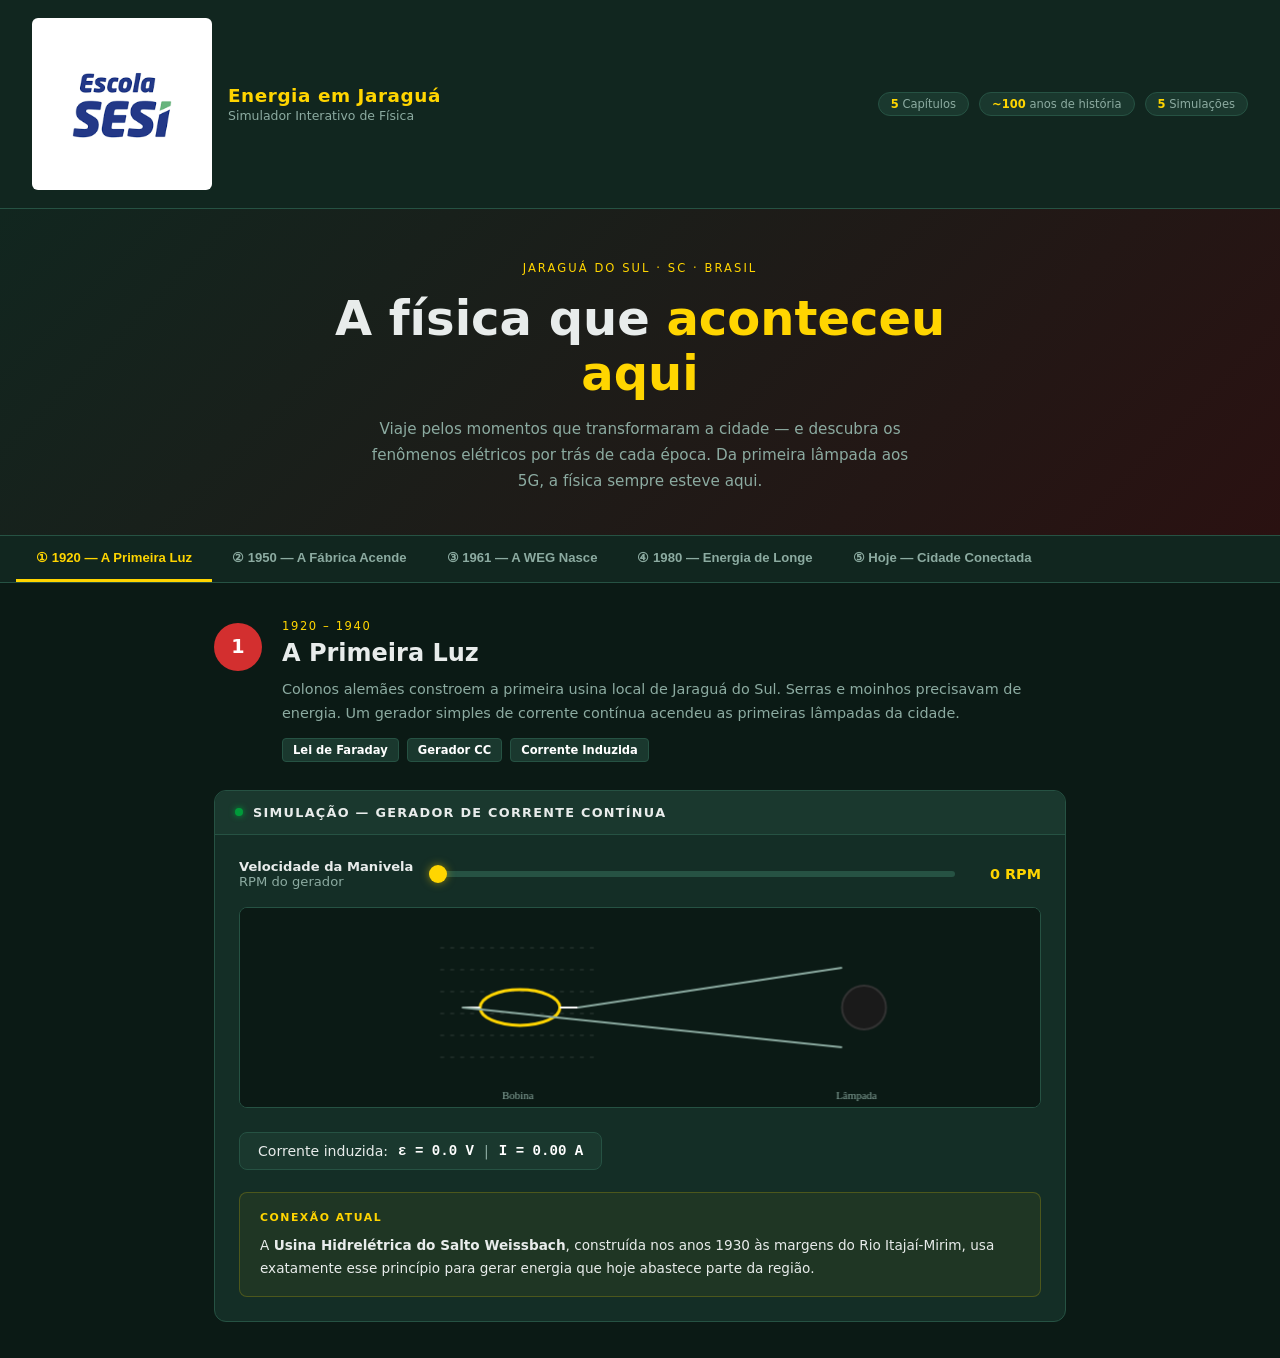
==== simulador.html @ 1a4d52e3 "oi" ====
<!DOCTYPE html>
<html lang="pt-BR">
<head>
<meta charset="UTF-8">
<meta name="viewport" content="width=device-width, initial-scale=1.0">
<title>Energia em Jaraguá — Simulador Interativo</title>
<style>
  :root {
    /* Cores baseadas na bandeira de Jaraguá do Sul (Verde, Vermelho, Branco e Amarelo) */
    --bg: #0b1a15;        /* Verde muito escuro para o fundo principal */
    --bg2: #11261f;       /* Verde escuro para o cabeçalho/nav */
    --bg3: #1a382e;       /* Verde intermediário para cards/pílulas */
    --border: #265243;    /* Bordas esverdeadas */
    --accent: #ffd500;    /* Amarelo do brasão para destaque */
    --accent2: #ffffff;   /* Branco da cruz da bandeira */
    --green: #009B3A;     /* Verde original da bandeira */
    --red: #d32f2f;       /* Vermelho original da bandeira */
    --text: #e8eceb;      /* Texto claro quase branco */
    --muted: #8caba1;     /* Texto secundário (verde acinzentado) */
    --card: #142e26;      /* Fundo dos painéis de simulação */
  }
  * { box-sizing: border-box; margin: 0; padding: 0; }
  body {
    background: var(--bg);
    color: var(--text);
    font-family: 'Segoe UI', system-ui, sans-serif;
    min-height: 100vh;
  }

  /* ── HEADER ── */
  header {
    background: var(--bg2);
    border-bottom: 1px solid var(--border);
    padding: 18px 32px;
    display: flex;
    align-items: center;
    justify-content: space-between;
    gap: 20px;
    position: sticky;
    top: 0;
    z-index: 100;
  }
  .header-left { display: flex; align-items: center; gap: 16px; }
  .sesi-logo {
    height: 48px;
    border-radius: 6px;
    background: #fff;
    padding: 4px 8px;
    object-fit: contain;
    width: 180px;  
    height: auto;
  }
  .header-title h1 {
    font-size: 1.15rem;
    font-weight: 700;
    color: var(--accent);
    letter-spacing: 0.03em;
  }
  .header-title p {
    font-size: 0.78rem;
    color: var(--muted);
    margin-top: 2px;
  }
  .header-badges {
    display: flex; gap: 10px; flex-wrap: wrap;
  }
  .badge {
    background: var(--bg3);
    border: 1px solid var(--border);
    border-radius: 20px;
    padding: 4px 12px;
    font-size: 0.72rem;
    color: var(--muted);
  }
  .badge span { color: var(--accent); font-weight: 700; }

  /* ── HERO ── */
  .hero {
    padding: 52px 32px 40px;
    text-align: center;
    /* Gradiente sutil misturando o verde e o vermelho da bandeira */
    background: linear-gradient(135deg, var(--bg2) 0%, #2a1111 100%);
    border-bottom: 1px solid var(--border);
  }
  .hero-eyebrow {
    font-size: 0.72rem;
    letter-spacing: 0.18em;
    text-transform: uppercase;
    color: var(--accent);
    margin-bottom: 16px;
  }
  .hero h2 {
    font-size: clamp(1.8rem, 4vw, 3rem);
    font-weight: 800;
    line-height: 1.15;
    max-width: 700px;
    margin: 0 auto 16px;
  }
  .hero h2 em { color: var(--accent); font-style: normal; }
  .hero p {
    color: var(--muted);
    max-width: 560px;
    margin: 0 auto;
    line-height: 1.7;
    font-size: 0.95rem;
  }

  /* ── TIMELINE NAV ── */
  .timeline-nav {
    display: flex;
    gap: 0;
    overflow-x: auto;
    border-bottom: 1px solid var(--border);
    background: var(--bg2);
    padding: 0 16px;
    scrollbar-width: none;
  }
  .timeline-nav::-webkit-scrollbar { display: none; }
  .tnav-btn {
    flex: 0 0 auto;
    padding: 14px 20px;
    background: none;
    border: none;
    border-bottom: 3px solid transparent;
    color: var(--muted);
    cursor: pointer;
    font-size: 0.82rem;
    font-weight: 600;
    white-space: nowrap;
    transition: color .2s, border-color .2s;
  }
  .tnav-btn:hover { color: var(--text); }
  .tnav-btn.active { color: var(--accent); border-bottom-color: var(--accent); }

  /* ── CHAPTERS ── */
  .chapter {
    display: none;
    padding: 36px 24px;
    max-width: 900px;
    margin: 0 auto;
  }
  .chapter.active { display: block; }

  .chapter-header {
    display: flex;
    gap: 20px;
    align-items: flex-start;
    margin-bottom: 28px;
  }
  .chapter-num {
    width: 48px; height: 48px;
    border-radius: 50%;
    background: var(--red); /* Vermelho da bandeira */
    color: #fff;
    font-size: 1.2rem;
    font-weight: 800;
    display: flex; align-items: center; justify-content: center;
    flex-shrink: 0;
    margin-top: 4px;
  }
  .chapter-meta { flex: 1; }
  .chapter-era {
    font-size: 0.72rem;
    letter-spacing: 0.14em;
    text-transform: uppercase;
    color: var(--accent);
    margin-bottom: 6px;
  }
  .chapter-meta h3 { font-size: 1.5rem; font-weight: 800; margin-bottom: 10px; }
  .chapter-meta p { color: var(--muted); line-height: 1.7; font-size: 0.9rem; }

  .chapter-tags { display: flex; gap: 8px; flex-wrap: wrap; margin-top: 12px; }
  .tag {
    padding: 4px 10px; border-radius: 4px;
    font-size: 0.72rem; font-weight: 600;
    background: var(--bg3); border: 1px solid var(--border);
    color: var(--accent2);
  }

  /* ── SIM CARD ── */
  .sim-card {
    background: var(--card);
    border: 1px solid var(--border);
    border-radius: 12px;
    overflow: hidden;
  }
  .sim-header {
    padding: 14px 20px;
    background: var(--bg3);
    border-bottom: 1px solid var(--border);
    display: flex; align-items: center; gap: 10px;
    font-size: 0.8rem; font-weight: 600;
    color: var(--text); text-transform: uppercase; letter-spacing: 0.1em;
  }
  .sim-dot {
    width: 8px; height: 8px; border-radius: 50%;
    background: var(--green);
    box-shadow: 0 0 6px var(--green);
  }
  .sim-body { padding: 24px; }

  /* ── CONTROLS ── */
  .control-row {
    display: flex; align-items: center; gap: 16px; margin-bottom: 18px;
    flex-wrap: wrap;
  }
  .control-label {
    font-size: 0.82rem; color: var(--muted); min-width: 140px;
  }
  .control-label strong { color: var(--text); display: block; }
  input[type=range] {
    flex: 1; min-width: 120px;
    -webkit-appearance: none;
    height: 6px; border-radius: 3px;
    background: var(--border);
    outline: none;
  }
  input[type=range]::-webkit-slider-thumb {
    -webkit-appearance: none;
    width: 18px; height: 18px; border-radius: 50%;
    background: var(--accent);
    cursor: pointer;
    box-shadow: 0 0 8px rgba(255, 213, 0, 0.5); /* Sombra amarela */
  }
  .val-display {
    min-width: 70px; text-align: right;
    font-size: 0.9rem; font-weight: 700; color: var(--accent);
  }

  /* ── CANVAS ── */
  canvas {
    width: 100%; border-radius: 8px;
    background: var(--bg);
    display: block;
    margin-bottom: 16px;
    border: 1px solid var(--border);
  }

  /* ── FORMULA PILL ── */
  .formula-pill {
    display: inline-flex; align-items: center; gap: 10px;
    background: var(--bg3); border: 1px solid var(--border);
    border-radius: 8px; padding: 10px 18px;
    font-size: 0.88rem; margin-top: 8px;
  }
  .formula-pill .eq { color: var(--accent2); font-weight: 700; font-family: monospace; }

  /* ── CONNECTION BOX ── */
  .connection-box {
    margin-top: 22px;
    padding: 16px 20px;
    background: rgba(255, 213, 0, 0.05); /* Fundo amarelado muito sutil */
    border: 1px solid rgba(255, 213, 0, 0.2);
    border-radius: 8px;
    font-size: 0.85rem; line-height: 1.7; color: var(--text);
  }
  .connection-box .conn-label {
    font-size: 0.68rem; text-transform: uppercase; letter-spacing: 0.14em;
    color: var(--accent); font-weight: 700; margin-bottom: 6px;
  }

  /* ── CHAPTER 1 specific ── */
  #lamp-glow { transition: filter .1s, opacity .1s; }

  /* ── CHAPTER 3 motor ── */
  .motor-readout {
    display: grid; grid-template-columns: repeat(3,1fr); gap: 12px; margin-top: 16px;
  }
  .readout-cell {
    background: var(--bg3); border: 1px solid var(--border);
    border-radius: 8px; padding: 12px;
    text-align: center;
  }
  .readout-cell .rv { font-size: 1.4rem; font-weight: 800; color: var(--accent); }
  .readout-cell .rl { font-size: 0.7rem; color: var(--muted); margin-top: 2px; }

  /* ── CHAPTER 4 comparison ── */
  .compare-grid {
    display: grid; grid-template-columns: 1fr 1fr; gap: 16px; margin-bottom: 16px;
  }
  .compare-card {
    background: var(--bg3); border: 1px solid var(--border);
    border-radius: 10px; padding: 16px; text-align: center;
  }
  .compare-card h4 { font-size: 0.82rem; color: var(--muted); margin-bottom: 8px; }
  .compare-card .big { font-size: 1.6rem; font-weight: 800; }
  .compare-card .big.bad { color: var(--red); }
  .compare-card .big.good { color: var(--green); }
  .compare-card .sub { font-size: 0.75rem; color: var(--muted); margin-top: 4px; }

  /* ── CHAPTER 5 antenna ── */
  #antennaCanvas { cursor: crosshair; }
  .signal-legend {
    display: flex; gap: 16px; flex-wrap: wrap; margin-top: 10px;
  }
  .leg-item { display: flex; align-items: center; gap: 6px; font-size: 0.78rem; color: var(--muted); }
  .leg-dot { width: 12px; height: 12px; border-radius: 50%; }

  @media (max-width: 600px) {
    header { padding: 12px 16px; flex-direction: column; align-items: flex-start; }
    .hero { padding: 36px 16px 28px; }
    .chapter { padding: 24px 14px; }
    .compare-grid { grid-template-columns: 1fr; }
    .motor-readout { grid-template-columns: 1fr 1fr; }
  }
</style>
</head>
<body>

<header>
  <div class="header-left">
    <img class="sesi-logo" src="logo.png" >
    <div class="header-title">
      <h1>Energia em Jaraguá</h1>
      <p>Simulador Interativo de Física</p>
    </div>
  </div>
  <div class="header-badges">
    <div class="badge"><span>5</span> Capítulos</div>
    <div class="badge"><span>~100</span> anos de história</div>
    <div class="badge"><span>5</span> Simulações</div>
  </div>
</header>

<div class="hero">
  <div class="hero-eyebrow">Jaraguá do Sul · SC · Brasil</div>
  <h2>A física que <em>aconteceu aqui</em></h2>
  <p>Viaje pelos momentos que transformaram a cidade — e descubra os fenômenos elétricos por trás de cada época. Da primeira lâmpada aos 5G, a física sempre esteve aqui.</p>
</div>

<nav class="timeline-nav">
  <button class="tnav-btn active" onclick="showChapter(0)">① 1920 — A Primeira Luz</button>
  <button class="tnav-btn" onclick="showChapter(1)">② 1950 — A Fábrica Acende</button>
  <button class="tnav-btn" onclick="showChapter(2)">③ 1961 — A WEG Nasce</button>
  <button class="tnav-btn" onclick="showChapter(3)">④ 1980 — Energia de Longe</button>
  <button class="tnav-btn" onclick="showChapter(4)">⑤ Hoje — Cidade Conectada</button>
</nav>

<section class="chapter active" id="ch0">
  <div class="chapter-header">
    <div class="chapter-num">1</div>
    <div class="chapter-meta">
      <div class="chapter-era">1920 – 1940</div>
      <h3>A Primeira Luz</h3>
      <p>Colonos alemães constroem a primeira usina local de Jaraguá do Sul. Serras e moinhos precisavam de energia. Um gerador simples de corrente contínua acendeu as primeiras lâmpadas da cidade.</p>
      <div class="chapter-tags">
        <span class="tag">Lei de Faraday</span>
        <span class="tag">Gerador CC</span>
        <span class="tag">Corrente Induzida</span>
      </div>
    </div>
  </div>
  <div class="sim-card">
    <div class="sim-header"><div class="sim-dot"></div>Simulação — Gerador de Corrente Contínua</div>
    <div class="sim-body">
      <div class="control-row">
        <div class="control-label"><strong>Velocidade da Manivela</strong>RPM do gerador</div>
        <input type="range" id="rpm1" min="0" max="3000" value="0" oninput="updateFaraday()">
        <div class="val-display" id="rpm1v">0 RPM</div>
      </div>
      <canvas id="c1" height="200"></canvas>
      <div class="formula-pill">
        <span>Corrente induzida:</span>
        <span class="eq" id="emf_val">ε = 0.00 V</span>
        <span style="color:var(--muted)">|</span>
        <span class="eq" id="cur_val">I = 0.00 A</span>
      </div>
      <div class="connection-box">
        <div class="conn-label">Conexão Atual</div>
        A <strong>Usina Hidrelétrica do Salto Weissbach</strong>, construída nos anos 1930 às margens do Rio Itajaí-Mirim, usa exatamente esse princípio para gerar energia que hoje abastece parte da região.
      </div>
    </div>
  </div>
</section>

<section class="chapter" id="ch1">
  <div class="chapter-header">
    <div class="chapter-num">2</div>
    <div class="chapter-meta">
      <div class="chapter-era">1950 – 1960</div>
      <h3>A Fábrica Acende</h3>
      <p>Chegam as primeiras indústrias têxteis e metalúrgicas. Elas precisam de motores mais potentes. O motor de indução trifásico, com suas três correntes defasadas criando um campo magnético girante, vira o coração das fábricas.</p>
      <div class="chapter-tags">
        <span class="tag">Campo Girante Trifásico</span>
        <span class="tag">Animação das 3 Fases</span>
        <span class="tag">Industrialização</span>
      </div>
    </div>
  </div>
  <div class="sim-card">
    <div class="sim-header"><div class="sim-dot"></div>Simulação — Campo Magnético Rotativo Trifásico</div>
    <div class="sim-body">
      <div class="control-row">
        <div class="control-label"><strong>Frequência</strong>Hz da rede</div>
        <input type="range" id="freq2" min="10" max="60" value="60" oninput="update3phase()">
        <div class="val-display" id="freq2v">60 Hz</div>
      </div>
      <canvas id="c2" height="260"></canvas>
      <div class="formula-pill">
        <span>Defasagem:</span>
        <span class="eq">120°</span>
        <span style="color:var(--muted)">|</span>
        <span>Campo resultante:</span>
        <span class="eq" id="field_mag">constante</span>
      </div>
      <div class="connection-box">
        <div class="conn-label">Conexão Atual</div>
        A <strong>WEG</strong> produz hoje mais de 21 milhões de motores elétricos por ano — todos baseados nesse mesmo princípio do campo girante trifásico descoberto por Tesla em 1888.
      </div>
    </div>
  </div>
</section>

<section class="chapter" id="ch2">
  <div class="chapter-header">
    <div class="chapter-num">3</div>
    <div class="chapter-meta">
      <div class="chapter-era">1961</div>
      <h3>Werner, Eggon e Geraldo</h3>
      <p>Três homens fundam a WEG em Jaraguá do Sul. Uma bobina simples se torna um motor comercial. O segredo está na relação entre frequência, número de polos e rotação.</p>
      <div class="chapter-tags">
        <span class="tag">n = 120f / p</span>
        <span class="tag">Polos e Rotação</span>
        <span class="tag">Fundação da WEG</span>
      </div>
    </div>
  </div>
  <div class="sim-card">
    <div class="sim-header"><div class="sim-dot"></div>Simulação — Motor Interativo WEG</div>
    <div class="sim-body">
      <div class="control-row">
        <div class="control-label"><strong>Nº de Polos</strong>par de polos</div>
        <input type="range" id="poles3" min="2" max="12" step="2" value="4" oninput="updateMotor()">
        <div class="val-display" id="poles3v">4 polos</div>
      </div>
      <div class="control-row">
        <div class="control-label"><strong>Frequência</strong>Hz da rede</div>
        <input type="range" id="freq3" min="50" max="60" step="10" value="60" oninput="updateMotor()">
        <div class="val-display" id="freq3v">60 Hz</div>
      </div>
      <canvas id="c3" height="200"></canvas>
      <div class="motor-readout">
        <div class="readout-cell"><div class="rv" id="m_rpm">1800</div><div class="rl">RPM Síncrona</div></div>
        <div class="readout-cell"><div class="rv" id="m_polos">4</div><div class="rl">Polos</div></div>
        <div class="readout-cell"><div class="rv" id="m_freq">60 Hz</div><div class="rl">Frequência</div></div>
      </div>
      <div class="formula-pill" style="margin-top:14px">
        <span class="eq">n = 120 × f / p</span>
        <span style="color:var(--muted)">→</span>
        <span class="eq" id="m_calc">120 × 60 / 4 = 1800 RPM</span>
      </div>
      <div class="connection-box">
        <div class="conn-label">Conexão Atual</div>
        Os motores WEG de <strong>2 polos</strong> giram a 3600 RPM e são usados em compressores e ventiladores industriais. Os de <strong>8 polos</strong> giram a 900 RPM para aplicações que exigem torque elevado, como britadores.
      </div>
    </div>
  </div>
</section>

<section class="chapter" id="ch3">
  <div class="chapter-header">
    <div class="chapter-num">4</div>
    <div class="chapter-meta">
      <div class="chapter-era">1980 – 1990</div>
      <h3>A Energia Vem de Longe</h3>
      <p>Jaraguá passa a receber energia de usinas distantes. O transformador se torna peça-chave: transmitir em alta tensão reduz drasticamente as perdas Joule nas linhas.</p>
      <div class="chapter-tags">
        <span class="tag">Transformador</span>
        <span class="tag">P = I²R</span>
        <span class="tag">Sistema Interligado</span>
      </div>
    </div>
  </div>
  <div class="sim-card">
    <div class="sim-header"><div class="sim-dot"></div>Simulação — Perdas Joule: Baixa vs. Alta Tensão</div>
    <div class="sim-body">
      <div class="control-row">
        <div class="control-label"><strong>Potência transmitida</strong>MW na linha</div>
        <input type="range" id="pow4" min="1" max="100" value="50" oninput="updateJoule()">
        <div class="val-display" id="pow4v">50 MW</div>
      </div>
      <div class="control-row">
        <div class="control-label"><strong>Resistência da linha</strong>Ω total</div>
        <input type="range" id="res4" min="1" max="50" value="10" oninput="updateJoule()">
        <div class="val-display" id="res4v">10 Ω</div>
      </div>
      <div class="compare-grid" id="joule-compare">
        <div class="compare-card">
          <h4>Baixa Tensão (13,8 kV)</h4>
          <div class="big bad" id="loss_low">—</div>
          <div class="sub" id="loss_low_pct">— % de perda</div>
        </div>
        <div class="compare-card">
          <h4>Alta Tensão (500 kV)</h4>
          <div class="big good" id="loss_high">—</div>
          <div class="sub" id="loss_high_pct">— % de perda</div>
        </div>
      </div>
      <canvas id="c4" height="160"></canvas>
      <div class="formula-pill">
        <span class="eq">P_perda = I² × R</span>
        <span style="color:var(--muted)">e</span>
        <span class="eq">I = P / V</span>
      </div>
      <div class="connection-box">
        <div class="conn-label">Conexão Atual</div>
        A subestação de Jaraguá do Sul recebe energia a <strong>138 kV</strong> do sistema interligado nacional e reduz para distribuição local. As linhas de 500 kV que cruzam Santa Catarina perdem menos de <strong>2%</strong> da energia transmitida.
      </div>
    </div>
  </div>
</section>

<section class="chapter" id="ch4">
  <div class="chapter-header">
    <div class="chapter-num">5</div>
    <div class="chapter-meta">
      <div class="chapter-era">Hoje</div>
      <h3>A Cidade Conectada</h3>
      <p>Antenas 5G, fibra óptica e carros elétricos. O sinal eletromagnético se propaga pelos vales e morros de Jaraguá — o relevo cria zonas de sombra onde o sinal não chega.</p>
      <div class="chapter-tags">
        <span class="tag">Propagação de Ondas EM</span>
        <span class="tag">Mapa Topográfico</span>
        <span class="tag">Jaraguá Digital</span>
      </div>
    </div>
  </div>
  <div class="sim-card">
    <div class="sim-header"><div class="sim-dot"></div>Simulação — Antena e Propagação no Relevo</div>
    <div class="sim-body">
      <p style="font-size:.82rem;color:var(--muted);margin-bottom:14px">Clique no mapa topográfico para posicionar uma antena e veja como o sinal se propaga pelos morros de Jaraguá.</p>
      <div class="control-row">
        <div class="control-label"><strong>Frequência da antena</strong></div>
        <input type="range" id="freq5" min="700" max="3500" step="100" value="700" oninput="updateAntenna()">
        <div class="val-display" id="freq5v">700 MHz</div>
      </div>
      <canvas id="antennaCanvas" height="280" onclick="placeAntenna(event)"></canvas>
      <div class="signal-legend">
        <div class="leg-item"><div class="leg-dot" style="background:var(--green)"></div>Sinal forte</div>
        <div class="leg-item"><div class="leg-dot" style="background:var(--accent)"></div>Sinal médio</div>
        <div class="leg-item"><div class="leg-dot" style="background:var(--red)"></div>Zona de sombra</div>
        <div class="leg-item"><div class="leg-dot" style="background:var(--accent2)"></div>Antena</div>
      </div>
      <div class="connection-box">
        <div class="conn-label">Conexão Atual</div>
        As frequências de <strong>700 MHz</strong> penetram melhor os vales de Jaraguá, enquanto as de <strong>3,5 GHz</strong> oferecem maior velocidade mas sofrem mais com obstáculos. O Morro do Boa Vista (958 m) cria uma das maiores zonas de sombra da cidade.
      </div>
    </div>
  </div>
</section>

<script>
// ══════════════════════════════════════════════════
//  NAVIGATION
// ══════════════════════════════════════════════════
const btns = document.querySelectorAll('.tnav-btn');
function showChapter(i) {
  document.querySelectorAll('.chapter').forEach((c,j)=>{
    c.classList.toggle('active', i===j);
  });
  btns.forEach((b,j)=>b.classList.toggle('active', i===j));
  if(i===0) drawFaraday();
  if(i===1) start3phase();
  if(i===2) startMotor();
  if(i===3) { updateJoule(); drawJouleBar(); }
  if(i===4) drawAntenna();
}

// Cor de fundo padronizada para os canvas baseada no novo CSS var(--bg)
const canvasBg = '#0b1a15'; 

// ══════════════════════════════════════════════════
//  CAP 1 — FARADAY GENERATOR
// ══════════════════════════════════════════════════
let animId1;
function updateFaraday() {
  const rpm = +document.getElementById('rpm1').value;
  document.getElementById('rpm1v').textContent = rpm + ' RPM';
  const emf = (rpm / 3000) * 220;
  const cur = emf / 100;
  document.getElementById('emf_val').textContent = 'ε = ' + emf.toFixed(1) + ' V';
  document.getElementById('cur_val').textContent = 'I = ' + cur.toFixed(2) + ' A';
  if(animId1) cancelAnimationFrame(animId1);
  drawFaraday();
}

let t1 = 0;
function drawFaraday() {
  const canvas = document.getElementById('c1');
  const ctx = canvas.getContext('2d');
  canvas.width = canvas.offsetWidth || 600;
  const W = canvas.width, H = canvas.height;
  const rpm = +document.getElementById('rpm1').value;
  const speed = rpm / 3000;
  ctx.clearRect(0,0,W,H);
  ctx.fillStyle = canvasBg;
  ctx.fillRect(0,0,W,H);

  // Draw coil
  const cx = W * 0.35, cy = H * 0.5;
  const angle = t1 * speed * 0.08;
  ctx.save();
  ctx.translate(cx, cy);
  ctx.rotate(angle);
  ctx.strokeStyle = '#ffd500'; /* Amarelo bandeira */
  ctx.lineWidth = 3;
  ctx.beginPath();
  ctx.ellipse(0, 0, 40, 18, 0, 0, Math.PI*2);
  ctx.stroke();
  ctx.strokeStyle = '#ffffff'; /* Branco bandeira */
  ctx.lineWidth = 2;
  for(let i=-1;i<=1;i+=2){
    ctx.beginPath();
    ctx.moveTo(i*40, 0);
    ctx.lineTo(i*58, 0);
    ctx.stroke();
  }
  ctx.restore();

  // Field lines
  for(let y = H*0.2; y < H*0.85; y += 22) {
    const alpha = 0.15 + speed * 0.4;
    ctx.strokeStyle = `rgba(255,255,255,${alpha})`;
    ctx.lineWidth = 1;
    ctx.setLineDash([4,6]);
    ctx.beginPath();
    ctx.moveTo(cx - 80, y);
    ctx.lineTo(cx + 80, y);
    ctx.stroke();
    ctx.setLineDash([]);
    if(speed > 0.1) {
      const ax = cx + 60;
      ctx.fillStyle = `rgba(255,255,255,${alpha})`;
      ctx.beginPath();
      ctx.moveTo(ax, y); ctx.lineTo(ax-6, y-4); ctx.lineTo(ax-6, y+4);
      ctx.fill();
    }
  }

  // Wire + lamp
  const lx = W * 0.78, ly = H * 0.5;
  ctx.strokeStyle = '#8caba1';
  ctx.lineWidth = 2;
  ctx.beginPath();
  ctx.moveTo(cx+58, cy); ctx.lineTo(lx-22, cy-40);
  ctx.moveTo(cx-58, cy); ctx.lineTo(lx-22, cy+40);
  ctx.stroke();

  // Lamp bulb
  const brightness = speed;
  const r = 22;
  const grd = ctx.createRadialGradient(lx,ly,0,lx,ly,r*2);
  if(brightness > 0.01) {
    grd.addColorStop(0, `rgba(255,240,140,${brightness})`);
    grd.addColorStop(0.4, `rgba(255,213,0,${brightness*0.7})`);
    grd.addColorStop(1, 'rgba(0,0,0,0)');
    ctx.fillStyle = grd;
    ctx.beginPath();
    ctx.arc(lx, ly, r*2.5, 0, Math.PI*2);
    ctx.fill();
  }
  ctx.strokeStyle = brightness > 0.1 ? `rgba(255,220,80,${0.4+brightness*0.6})` : '#333';
  ctx.lineWidth = 2;
  ctx.fillStyle = brightness > 0.1 ? `rgba(255,240,160,${brightness})` : '#1a1a1a';
  ctx.beginPath();
  ctx.arc(lx, ly, r, 0, Math.PI*2);
  ctx.fill(); ctx.stroke();

  // Labels
  ctx.fillStyle = '#8caba1';
  ctx.font = '11px Segoe UI';
  ctx.fillText('Bobina', cx-18, H-8);
  ctx.fillText('Lâmpada', lx-28, H-8);

  t1++;
  if(rpm > 0) animId1 = requestAnimationFrame(drawFaraday);
}
updateFaraday();

// ══════════════════════════════════════════════════
//  CAP 2 — 3-PHASE FIELD
// ══════════════════════════════════════════════════
let t2 = 0, anim2;
function update3phase() {
  const f = +document.getElementById('freq2').value;
  document.getElementById('freq2v').textContent = f + ' Hz';
}
function start3phase() {
  if(anim2) cancelAnimationFrame(anim2);
  draw3phase();
}
function draw3phase() {
  const canvas = document.getElementById('c2');
  const ctx = canvas.getContext('2d');
  canvas.width = canvas.offsetWidth || 600;
  const W = canvas.width, H = canvas.height;
  const f = +document.getElementById('freq2').value;
  ctx.clearRect(0,0,W,H);
  ctx.fillStyle = canvasBg;
  ctx.fillRect(0,0,W,H);

  const graphH = H * 0.42;
  const graphY = 14;
  const graphW = W - 40;
  const colors = ['#d32f2f','#009c7b','#ffffff']; /* Cores da bandeira */
  const labels = ['Fase A','Fase B','Fase C'];
  const speed = f / 60 * 0.04;

  // Draw waveforms
  for(let ph=0; ph<3; ph++) {
    ctx.strokeStyle = colors[ph];
    ctx.lineWidth = 2;
    ctx.beginPath();
    for(let x=0; x<graphW; x++) {
      const angle = (x / graphW) * Math.PI * 4 + t2 * speed + ph * (2*Math.PI/3);
      const y = graphY + graphH/2 - Math.sin(angle) * graphH * 0.38;
      if(x===0) ctx.moveTo(x+20, y); else ctx.lineTo(x+20, y);
    }
    ctx.stroke();
    ctx.fillStyle = colors[ph];
    ctx.font = '11px Segoe UI';
    ctx.fillText(labels[ph], W-60, graphY + graphH/2 - Math.sin(t2*speed + ph*(2*Math.PI/3)) * graphH*0.38);
  }

  // Rotating field vector circle
  const cx2 = W/2, cy2 = H*0.74, R = 52;
  ctx.strokeStyle = '#265243';
  ctx.lineWidth = 1;
  ctx.beginPath();
  ctx.arc(cx2, cy2, R, 0, Math.PI*2);
  ctx.stroke();

  // 3 stator poles
  for(let i=0; i<3; i++) {
    const a = (i/3)*Math.PI*2;
    const px = cx2 + Math.cos(a)*R, py = cy2 + Math.sin(a)*R;
    ctx.fillStyle = colors[i];
    ctx.beginPath();
    ctx.arc(px, py, 7, 0, Math.PI*2);
    ctx.fill();
  }

  // Resultant field vector
  let fx=0, fy=0;
  for(let i=0; i<3; i++) {
    const phaseAngle = t2 * speed + i*(2*Math.PI/3);
    const fieldAngle = (i/3)*Math.PI*2;
    fx += Math.sin(phaseAngle)*Math.cos(fieldAngle);
    fy += Math.sin(phaseAngle)*Math.sin(fieldAngle);
  }
  const mag = Math.sqrt(fx*fx+fy*fy);
  if(mag>0.01) {
    const vx = (fx/mag)*R*0.85, vy = (fy/mag)*R*0.85;
    ctx.strokeStyle = '#ffd500';
    ctx.lineWidth = 3;
    ctx.beginPath();
    ctx.moveTo(cx2,cy2);
    ctx.lineTo(cx2+vx, cy2+vy);
    ctx.stroke();
    ctx.fillStyle = '#ffd500';
    ctx.beginPath();
    ctx.arc(cx2+vx, cy2+vy, 5, 0, Math.PI*2);
    ctx.fill();
  }

  ctx.fillStyle = '#8caba1';
  ctx.font = '11px Segoe UI';
  ctx.textAlign = 'center';
  ctx.fillText('Campo Girante Resultante', cx2, cy2+R+16);
  ctx.textAlign = 'left';

  t2++;
  anim2 = requestAnimationFrame(draw3phase);
}
start3phase();

// ══════════════════════════════════════════════════
//  CAP 3 — MOTOR WEG
// ══════════════════════════════════════════════════
let t3=0, anim3;
function updateMotor() {
  const p = +document.getElementById('poles3').value;
  const f = +document.getElementById('freq3').value;
  const n = Math.round(120*f/p);
  document.getElementById('poles3v').textContent = p + ' polos';
  document.getElementById('freq3v').textContent = f + ' Hz';
  document.getElementById('m_rpm').textContent = n;
  document.getElementById('m_polos').textContent = p;
  document.getElementById('m_freq').textContent = f + ' Hz';
  document.getElementById('m_calc').textContent = `120 × ${f} / ${p} = ${n} RPM`;
}
function startMotor() {
  if(anim3) cancelAnimationFrame(anim3);
  drawMotor();
}
function drawMotor() {
  const canvas = document.getElementById('c3');
  const ctx = canvas.getContext('2d');
  canvas.width = canvas.offsetWidth || 600;
  const W = canvas.width, H = canvas.height;
  const poles = +document.getElementById('poles3').value;
  const freq = +document.getElementById('freq3').value;
  const n = 120*freq/poles;
  const speed = n / 3600 * 0.06;
  ctx.clearRect(0,0,W,H);
  ctx.fillStyle = canvasBg;
  ctx.fillRect(0,0,W,H);

  const cx = W/2, cy = H/2, R = Math.min(W,H)*0.34;

  // Stator
  ctx.strokeStyle = '#265243';
  ctx.lineWidth = 12;
  ctx.beginPath();
  ctx.arc(cx, cy, R+6, 0, Math.PI*2);
  ctx.stroke();

  // Poles on stator
  for(let i=0; i<poles; i++) {
    const a = (i/poles)*Math.PI*2 + t3*0.001;
    const r1 = R-4, r2 = R+4;
    const col = i%2===0 ? '#d32f2f' : '#ffffff';
    ctx.strokeStyle = col;
    ctx.lineWidth = 8;
    ctx.beginPath();
    ctx.arc(cx, cy, R, a-0.18, a+0.18);
    ctx.stroke();
  }

  // Rotor
  ctx.save();
  ctx.translate(cx, cy);
  ctx.rotate(t3 * speed);
  for(let i=0; i<8; i++) {
    const a = (i/8)*Math.PI*2;
    ctx.strokeStyle = `rgba(255,213,0,${0.4+0.5*(i%2)})`;
    ctx.lineWidth = 3;
    ctx.beginPath();
    ctx.moveTo(0,0);
    ctx.lineTo(Math.cos(a)*(R-22), Math.sin(a)*(R-22));
    ctx.stroke();
  }
  ctx.strokeStyle = '#ffd500';
  ctx.lineWidth = 2;
  ctx.beginPath();
  ctx.arc(0,0,R-22,0,Math.PI*2);
  ctx.stroke();
  ctx.fillStyle = '#1a382e';
  ctx.beginPath();
  ctx.arc(0,0,12,0,Math.PI*2);
  ctx.fill();
  ctx.strokeStyle = '#ffd500';
  ctx.lineWidth = 2;
  ctx.beginPath();
  ctx.arc(0,0,12,0,Math.PI*2);
  ctx.stroke();
  ctx.restore();

  // RPM label
  ctx.fillStyle = '#ffd500';
  ctx.font = `bold ${Math.min(20,14+poles)}px Segoe UI`;
  ctx.textAlign = 'center';
  ctx.fillText(Math.round(n)+' RPM', cx, cy+5);
  ctx.font = '11px Segoe UI';
  ctx.fillStyle = '#8caba1';
  ctx.fillText(poles+' polos', cx, cy+20);
  ctx.textAlign = 'left';

  t3++;
  anim3 = requestAnimationFrame(drawMotor);
}
startMotor();

// ══════════════════════════════════════════════════
//  CAP 4 — JOULE LOSSES
// ══════════════════════════════════════════════════
function updateJoule() {
  const P = +document.getElementById('pow4').value * 1e6;
  const R = +document.getElementById('res4').value;
  document.getElementById('pow4v').textContent = (P/1e6).toFixed(0) + ' MW';
  document.getElementById('res4v').textContent = R + ' Ω';

  const Vlow = 13800, Vhigh = 500000;
  const Ilow = P/Vlow, Ihigh = P/Vhigh;
  const lossLow = Ilow*Ilow*R, lossHigh = Ihigh*Ihigh*R;
  const pctLow = (lossLow/P*100), pctHigh = (lossHigh/P*100);

  document.getElementById('loss_low').textContent = (lossLow/1e6).toFixed(1)+' MW';
  document.getElementById('loss_high').textContent = (lossHigh/1e3).toFixed(1)+' kW';
  document.getElementById('loss_low_pct').textContent = pctLow.toFixed(1)+'% de perda';
  document.getElementById('loss_high_pct').textContent = pctHigh.toFixed(3)+'% de perda';
  drawJouleBar(lossLow, lossHigh, P);
}
function drawJouleBar(lossLow, lossHigh, P) {
  const canvas = document.getElementById('c4');
  const ctx = canvas.getContext('2d');
  canvas.width = canvas.offsetWidth || 600;
  const W = canvas.width, H = canvas.height;
  if(!lossLow) {
    const pwr = +document.getElementById('pow4').value * 1e6;
    const R = +document.getElementById('res4').value;
    const il = pwr/13800, ih = pwr/500000;
    lossLow = il*il*R; lossHigh = ih*ih*R; P=pwr;
  }
  ctx.clearRect(0,0,W,H);
  ctx.fillStyle = canvasBg;
  ctx.fillRect(0,0,W,H);

  const max = Math.max(lossLow, P);
  const bw = (W-80)/2, bh = H-50, bx1=40, bx2=40+bw+20, by=10;

  [[bx1, lossLow,'#d32f2f','Baixa Tensão\n13,8 kV'],[bx2,lossHigh,'#009c7b','Alta Tensão\n500 kV']].forEach(([bx,loss,col,label])=>{
    const barH = Math.min((loss/max)*bh, bh);
    ctx.fillStyle = '#1a382e';
    ctx.fillRect(bx, by, bw, bh);
    ctx.fillStyle = col;
    ctx.fillRect(bx, by+bh-barH, bw, barH);
    ctx.fillStyle = col;
    ctx.font = 'bold 12px Segoe UI';
    ctx.textAlign = 'center';
    const pct = loss/P*100;
    ctx.fillText(pct < 1 ? pct.toFixed(3)+'%' : pct.toFixed(1)+'%', bx+bw/2, by+bh-barH-8);
    ctx.fillStyle = '#8caba1';
    ctx.font = '11px Segoe UI';
    const lines = label.split('\n');
    ctx.fillText(lines[0], bx+bw/2, by+bh+16);
    ctx.fillText(lines[1], bx+bw/2, by+bh+30);
  });
}

// ══════════════════════════════════════════════════
//  CAP 5 — ANTENNA
// ══════════════════════════════════════════════════
let antennaPos = null;
function updateAntenna() {
  document.getElementById('freq5v').textContent = document.getElementById('freq5').value + ' MHz';
  drawAntenna();
}
function placeAntenna(e) {
  const rect = e.target.getBoundingClientRect();
  antennaPos = { x: e.clientX - rect.left, y: e.clientY - rect.top };
  drawAntenna();
}
function drawAntenna() {
  const canvas = document.getElementById('antennaCanvas');
  if(!canvas) return;
  const ctx = canvas.getContext('2d');
  canvas.width = canvas.offsetWidth || 600;
  const W = canvas.width, H = canvas.height;
  
  ctx.clearRect(0,0,W,H);
  ctx.fillStyle = canvasBg;
  ctx.fillRect(0,0,W,H);
  
  // Dummy topo map
  ctx.fillStyle = '#11261f';
  ctx.beginPath();
  ctx.moveTo(0,H);
  for(let x=0; x<=W; x+=10) {
    const y = H - 30 - Math.sin(x*0.02)*40 - Math.sin(x*0.05)*20;
    ctx.lineTo(x, y);
  }
  ctx.lineTo(W,H);
  ctx.fill();
  
  if(!antennaPos) {
    ctx.fillStyle = '#8caba1';
    ctx.textAlign = 'center';
    ctx.font = '12px Segoe UI';
    ctx.fillText('Clique no mapa para posicionar a antena', W/2, H/2);
    return;
  }
  
  const freq = +document.getElementById('freq5').value;
  const range = (3500 - freq + 1000) / 10;
  
  ctx.strokeStyle = `rgba(255,213,0,0.5)`;
  ctx.beginPath();
  ctx.arc(antennaPos.x, antennaPos.y, range, 0, Math.PI*2);
  ctx.stroke();
  
  ctx.fillStyle = '#ffffff';
  ctx.beginPath();
  ctx.arc(antennaPos.x, antennaPos.y, 4, 0, Math.PI*2);
  ctx.fill();
}
</script>
</body>
</html>
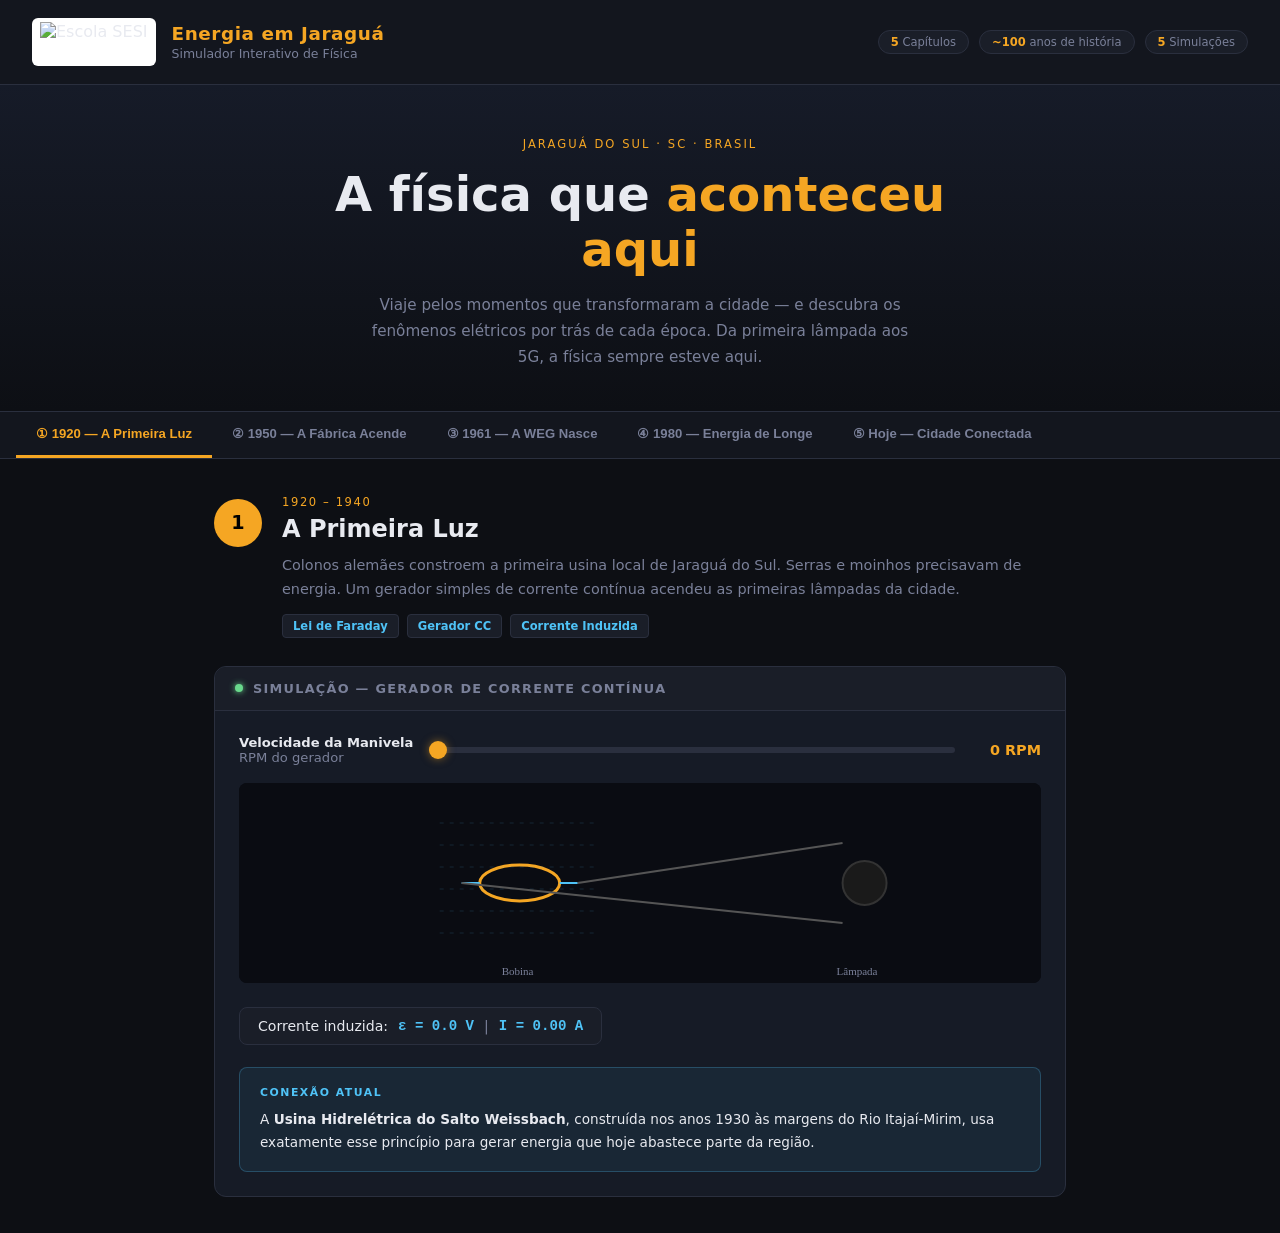
==== commit 441a1d58: "oi" ====
--- a/simulador.html
+++ b/simulador.html
@@ -6,18 +6,17 @@
 <title>Energia em Jaraguá — Simulador Interativo</title>
 <style>
   :root {
-    /* Cores baseadas na bandeira de Jaraguá do Sul (Verde, Vermelho, Branco e Amarelo) */
-    --bg: #0b1a15;        /* Verde muito escuro para o fundo principal */
-    --bg2: #11261f;       /* Verde escuro para o cabeçalho/nav */
-    --bg3: #1a382e;       /* Verde intermediário para cards/pílulas */
-    --border: #265243;    /* Bordas esverdeadas */
-    --accent: #ffd500;    /* Amarelo do brasão para destaque */
-    --accent2: #ffffff;   /* Branco da cruz da bandeira */
-    --green: #009B3A;     /* Verde original da bandeira */
-    --red: #d32f2f;       /* Vermelho original da bandeira */
-    --text: #e8eceb;      /* Texto claro quase branco */
-    --muted: #8caba1;     /* Texto secundário (verde acinzentado) */
-    --card: #142e26;      /* Fundo dos painéis de simulação */
+    --bg: #0d0f14;
+    --bg2: #13161e;
+    --bg3: #1a1e28;
+    --border: #2a2f3e;
+    --accent: #f5a623;
+    --accent2: #4fc3f7;
+    --green: #69d98c;
+    --red: #ef5350;
+    --text: #e8eaf0;
+    --muted: #7a8099;
+    --card: #161b26;
   }
   * { box-sizing: border-box; margin: 0; padding: 0; }
   body {
@@ -46,9 +45,6 @@
     border-radius: 6px;
     background: #fff;
     padding: 4px 8px;
-    object-fit: contain;
-    width: 180px;  
-    height: auto;
   }
   .header-title h1 {
     font-size: 1.15rem;
@@ -78,8 +74,7 @@
   .hero {
     padding: 52px 32px 40px;
     text-align: center;
-    /* Gradiente sutil misturando o verde e o vermelho da bandeira */
-    background: linear-gradient(135deg, var(--bg2) 0%, #2a1111 100%);
+    background: linear-gradient(180deg, #161b28 0%, var(--bg) 100%);
     border-bottom: 1px solid var(--border);
   }
   .hero-eyebrow {
@@ -150,8 +145,8 @@
   .chapter-num {
     width: 48px; height: 48px;
     border-radius: 50%;
-    background: var(--red); /* Vermelho da bandeira */
-    color: #fff;
+    background: var(--accent);
+    color: #000;
     font-size: 1.2rem;
     font-weight: 800;
     display: flex; align-items: center; justify-content: center;
@@ -190,7 +185,7 @@
     border-bottom: 1px solid var(--border);
     display: flex; align-items: center; gap: 10px;
     font-size: 0.8rem; font-weight: 600;
-    color: var(--text); text-transform: uppercase; letter-spacing: 0.1em;
+    color: var(--muted); text-transform: uppercase; letter-spacing: 0.1em;
   }
   .sim-dot {
     width: 8px; height: 8px; border-radius: 50%;
@@ -220,7 +215,7 @@
     width: 18px; height: 18px; border-radius: 50%;
     background: var(--accent);
     cursor: pointer;
-    box-shadow: 0 0 8px rgba(255, 213, 0, 0.5); /* Sombra amarela */
+    box-shadow: 0 0 8px rgba(245,166,35,.5);
   }
   .val-display {
     min-width: 70px; text-align: right;
@@ -230,10 +225,9 @@
   /* ── CANVAS ── */
   canvas {
     width: 100%; border-radius: 8px;
-    background: var(--bg);
+    background: #0a0c12;
     display: block;
     margin-bottom: 16px;
-    border: 1px solid var(--border);
   }
 
   /* ── FORMULA PILL ── */
@@ -249,14 +243,14 @@
   .connection-box {
     margin-top: 22px;
     padding: 16px 20px;
-    background: rgba(255, 213, 0, 0.05); /* Fundo amarelado muito sutil */
-    border: 1px solid rgba(255, 213, 0, 0.2);
+    background: rgba(79,195,247,.07);
+    border: 1px solid rgba(79,195,247,.25);
     border-radius: 8px;
     font-size: 0.85rem; line-height: 1.7; color: var(--text);
   }
   .connection-box .conn-label {
     font-size: 0.68rem; text-transform: uppercase; letter-spacing: 0.14em;
-    color: var(--accent); font-weight: 700; margin-bottom: 6px;
+    color: var(--accent2); font-weight: 700; margin-bottom: 6px;
   }
 
   /* ── CHAPTER 1 specific ── */
@@ -309,7 +303,7 @@
 
 <header>
   <div class="header-left">
-    <img class="sesi-logo" src="logo.png" >
+    <img class="sesi-logo" src="[data-uri]" alt="Escola SESI">
     <div class="header-title">
       <h1>Energia em Jaraguá</h1>
       <p>Simulador Interativo de Física</p>
@@ -336,6 +330,7 @@
   <button class="tnav-btn" onclick="showChapter(4)">⑤ Hoje — Cidade Conectada</button>
 </nav>
 
+<!-- ════════════════════════════════ CAP 1 ════════════════════════════════ -->
 <section class="chapter active" id="ch0">
   <div class="chapter-header">
     <div class="chapter-num">1</div>
@@ -373,6 +368,7 @@
   </div>
 </section>
 
+<!-- ════════════════════════════════ CAP 2 ════════════════════════════════ -->
 <section class="chapter" id="ch1">
   <div class="chapter-header">
     <div class="chapter-num">2</div>
@@ -411,6 +407,7 @@
   </div>
 </section>
 
+<!-- ════════════════════════════════ CAP 3 ════════════════════════════════ -->
 <section class="chapter" id="ch2">
   <div class="chapter-header">
     <div class="chapter-num">3</div>
@@ -457,6 +454,7 @@
   </div>
 </section>
 
+<!-- ════════════════════════════════ CAP 4 ════════════════════════════════ -->
 <section class="chapter" id="ch3">
   <div class="chapter-header">
     <div class="chapter-num">4</div>
@@ -510,6 +508,7 @@
   </div>
 </section>
 
+<!-- ════════════════════════════════ CAP 5 ════════════════════════════════ -->
 <section class="chapter" id="ch4">
   <div class="chapter-header">
     <div class="chapter-num">5</div>
@@ -535,10 +534,10 @@
       </div>
       <canvas id="antennaCanvas" height="280" onclick="placeAntenna(event)"></canvas>
       <div class="signal-legend">
-        <div class="leg-item"><div class="leg-dot" style="background:var(--green)"></div>Sinal forte</div>
-        <div class="leg-item"><div class="leg-dot" style="background:var(--accent)"></div>Sinal médio</div>
-        <div class="leg-item"><div class="leg-dot" style="background:var(--red)"></div>Zona de sombra</div>
-        <div class="leg-item"><div class="leg-dot" style="background:var(--accent2)"></div>Antena</div>
+        <div class="leg-item"><div class="leg-dot" style="background:#69d98c"></div>Sinal forte</div>
+        <div class="leg-item"><div class="leg-dot" style="background:#f5a623"></div>Sinal médio</div>
+        <div class="leg-item"><div class="leg-dot" style="background:#ef5350"></div>Zona de sombra</div>
+        <div class="leg-item"><div class="leg-dot" style="background:#4fc3f7"></div>Antena</div>
       </div>
       <div class="connection-box">
         <div class="conn-label">Conexão Atual</div>
@@ -565,9 +564,6 @@
   if(i===4) drawAntenna();
 }
 
-// Cor de fundo padronizada para os canvas baseada no novo CSS var(--bg)
-const canvasBg = '#0b1a15'; 
-
 // ══════════════════════════════════════════════════
 //  CAP 1 — FARADAY GENERATOR
 // ══════════════════════════════════════════════════
@@ -592,7 +588,7 @@
   const rpm = +document.getElementById('rpm1').value;
   const speed = rpm / 3000;
   ctx.clearRect(0,0,W,H);
-  ctx.fillStyle = canvasBg;
+  ctx.fillStyle = '#0a0c12';
   ctx.fillRect(0,0,W,H);
 
   // Draw coil
@@ -601,12 +597,12 @@
   ctx.save();
   ctx.translate(cx, cy);
   ctx.rotate(angle);
-  ctx.strokeStyle = '#ffd500'; /* Amarelo bandeira */
+  ctx.strokeStyle = '#f5a623';
   ctx.lineWidth = 3;
   ctx.beginPath();
   ctx.ellipse(0, 0, 40, 18, 0, 0, Math.PI*2);
   ctx.stroke();
-  ctx.strokeStyle = '#ffffff'; /* Branco bandeira */
+  ctx.strokeStyle = '#4fc3f7';
   ctx.lineWidth = 2;
   for(let i=-1;i<=1;i+=2){
     ctx.beginPath();
@@ -619,7 +615,7 @@
   // Field lines
   for(let y = H*0.2; y < H*0.85; y += 22) {
     const alpha = 0.15 + speed * 0.4;
-    ctx.strokeStyle = `rgba(255,255,255,${alpha})`;
+    ctx.strokeStyle = `rgba(79,195,247,${alpha})`;
     ctx.lineWidth = 1;
     ctx.setLineDash([4,6]);
     ctx.beginPath();
@@ -629,7 +625,7 @@
     ctx.setLineDash([]);
     if(speed > 0.1) {
       const ax = cx + 60;
-      ctx.fillStyle = `rgba(255,255,255,${alpha})`;
+      ctx.fillStyle = `rgba(79,195,247,${alpha})`;
       ctx.beginPath();
       ctx.moveTo(ax, y); ctx.lineTo(ax-6, y-4); ctx.lineTo(ax-6, y+4);
       ctx.fill();
@@ -638,7 +634,7 @@
 
   // Wire + lamp
   const lx = W * 0.78, ly = H * 0.5;
-  ctx.strokeStyle = '#8caba1';
+  ctx.strokeStyle = '#555';
   ctx.lineWidth = 2;
   ctx.beginPath();
   ctx.moveTo(cx+58, cy); ctx.lineTo(lx-22, cy-40);
@@ -651,7 +647,7 @@
   const grd = ctx.createRadialGradient(lx,ly,0,lx,ly,r*2);
   if(brightness > 0.01) {
     grd.addColorStop(0, `rgba(255,240,140,${brightness})`);
-    grd.addColorStop(0.4, `rgba(255,213,0,${brightness*0.7})`);
+    grd.addColorStop(0.4, `rgba(255,200,50,${brightness*0.7})`);
     grd.addColorStop(1, 'rgba(0,0,0,0)');
     ctx.fillStyle = grd;
     ctx.beginPath();
@@ -666,7 +662,7 @@
   ctx.fill(); ctx.stroke();
 
   // Labels
-  ctx.fillStyle = '#8caba1';
+  ctx.fillStyle = '#7a8099';
   ctx.font = '11px Segoe UI';
   ctx.fillText('Bobina', cx-18, H-8);
   ctx.fillText('Lâmpada', lx-28, H-8);
@@ -695,13 +691,13 @@
   const W = canvas.width, H = canvas.height;
   const f = +document.getElementById('freq2').value;
   ctx.clearRect(0,0,W,H);
-  ctx.fillStyle = canvasBg;
+  ctx.fillStyle = '#0a0c12';
   ctx.fillRect(0,0,W,H);
 
   const graphH = H * 0.42;
   const graphY = 14;
   const graphW = W - 40;
-  const colors = ['#d32f2f','#009c7b','#ffffff']; /* Cores da bandeira */
+  const colors = ['#ef5350','#69d98c','#4fc3f7'];
   const labels = ['Fase A','Fase B','Fase C'];
   const speed = f / 60 * 0.04;
 
@@ -723,7 +719,7 @@
 
   // Rotating field vector circle
   const cx2 = W/2, cy2 = H*0.74, R = 52;
-  ctx.strokeStyle = '#265243';
+  ctx.strokeStyle = '#2a2f3e';
   ctx.lineWidth = 1;
   ctx.beginPath();
   ctx.arc(cx2, cy2, R, 0, Math.PI*2);
@@ -750,19 +746,19 @@
   const mag = Math.sqrt(fx*fx+fy*fy);
   if(mag>0.01) {
     const vx = (fx/mag)*R*0.85, vy = (fy/mag)*R*0.85;
-    ctx.strokeStyle = '#ffd500';
+    ctx.strokeStyle = '#f5a623';
     ctx.lineWidth = 3;
     ctx.beginPath();
     ctx.moveTo(cx2,cy2);
     ctx.lineTo(cx2+vx, cy2+vy);
     ctx.stroke();
-    ctx.fillStyle = '#ffd500';
+    ctx.fillStyle = '#f5a623';
     ctx.beginPath();
     ctx.arc(cx2+vx, cy2+vy, 5, 0, Math.PI*2);
     ctx.fill();
   }
 
-  ctx.fillStyle = '#8caba1';
+  ctx.fillStyle = '#7a8099';
   ctx.font = '11px Segoe UI';
   ctx.textAlign = 'center';
   ctx.fillText('Campo Girante Resultante', cx2, cy2+R+16);
@@ -802,13 +798,13 @@
   const n = 120*freq/poles;
   const speed = n / 3600 * 0.06;
   ctx.clearRect(0,0,W,H);
-  ctx.fillStyle = canvasBg;
+  ctx.fillStyle = '#0a0c12';
   ctx.fillRect(0,0,W,H);
 
   const cx = W/2, cy = H/2, R = Math.min(W,H)*0.34;
 
   // Stator
-  ctx.strokeStyle = '#265243';
+  ctx.strokeStyle = '#2a2f3e';
   ctx.lineWidth = 12;
   ctx.beginPath();
   ctx.arc(cx, cy, R+6, 0, Math.PI*2);
@@ -818,7 +814,7 @@
   for(let i=0; i<poles; i++) {
     const a = (i/poles)*Math.PI*2 + t3*0.001;
     const r1 = R-4, r2 = R+4;
-    const col = i%2===0 ? '#d32f2f' : '#ffffff';
+    const col = i%2===0 ? '#ef5350' : '#4fc3f7';
     ctx.strokeStyle = col;
     ctx.lineWidth = 8;
     ctx.beginPath();
@@ -832,23 +828,23 @@
   ctx.rotate(t3 * speed);
   for(let i=0; i<8; i++) {
     const a = (i/8)*Math.PI*2;
-    ctx.strokeStyle = `rgba(255,213,0,${0.4+0.5*(i%2)})`;
+    ctx.strokeStyle = `rgba(245,166,35,${0.4+0.5*(i%2)})`;
     ctx.lineWidth = 3;
     ctx.beginPath();
     ctx.moveTo(0,0);
     ctx.lineTo(Math.cos(a)*(R-22), Math.sin(a)*(R-22));
     ctx.stroke();
   }
-  ctx.strokeStyle = '#ffd500';
+  ctx.strokeStyle = '#f5a623';
   ctx.lineWidth = 2;
   ctx.beginPath();
   ctx.arc(0,0,R-22,0,Math.PI*2);
   ctx.stroke();
-  ctx.fillStyle = '#1a382e';
+  ctx.fillStyle = '#1a1e28';
   ctx.beginPath();
   ctx.arc(0,0,12,0,Math.PI*2);
   ctx.fill();
-  ctx.strokeStyle = '#ffd500';
+  ctx.strokeStyle = '#f5a623';
   ctx.lineWidth = 2;
   ctx.beginPath();
   ctx.arc(0,0,12,0,Math.PI*2);
@@ -856,12 +852,12 @@
   ctx.restore();
 
   // RPM label
-  ctx.fillStyle = '#ffd500';
+  ctx.fillStyle = '#f5a623';
   ctx.font = `bold ${Math.min(20,14+poles)}px Segoe UI`;
   ctx.textAlign = 'center';
   ctx.fillText(Math.round(n)+' RPM', cx, cy+5);
   ctx.font = '11px Segoe UI';
-  ctx.fillStyle = '#8caba1';
+  ctx.fillStyle = '#7a8099';
   ctx.fillText(poles+' polos', cx, cy+20);
   ctx.textAlign = 'left';
 
@@ -902,15 +898,15 @@
     lossLow = il*il*R; lossHigh = ih*ih*R; P=pwr;
   }
   ctx.clearRect(0,0,W,H);
-  ctx.fillStyle = canvasBg;
+  ctx.fillStyle = '#0a0c12';
   ctx.fillRect(0,0,W,H);
 
   const max = Math.max(lossLow, P);
   const bw = (W-80)/2, bh = H-50, bx1=40, bx2=40+bw+20, by=10;
 
-  [[bx1, lossLow,'#d32f2f','Baixa Tensão\n13,8 kV'],[bx2,lossHigh,'#009c7b','Alta Tensão\n500 kV']].forEach(([bx,loss,col,label])=>{
+  [[bx1, lossLow,'#ef5350','Baixa Tensão\n13,8 kV'],[bx2,lossHigh,'#69d98c','Alta Tensão\n500 kV']].forEach(([bx,loss,col,label])=>{
     const barH = Math.min((loss/max)*bh, bh);
-    ctx.fillStyle = '#1a382e';
+    ctx.fillStyle = '#1a1e28';
     ctx.fillRect(bx, by, bw, bh);
     ctx.fillStyle = col;
     ctx.fillRect(bx, by+bh-barH, bw, barH);
@@ -918,71 +914,188 @@
     ctx.font = 'bold 12px Segoe UI';
     ctx.textAlign = 'center';
     const pct = loss/P*100;
-    ctx.fillText(pct < 1 ? pct.toFixed(3)+'%' : pct.toFixed(1)+'%', bx+bw/2, by+bh-barH-8);
-    ctx.fillStyle = '#8caba1';
+    ctx.fillText(pct < 1 ? pct.toFixed(3)+'%' : pct.toFixed(1)+'%', bx+bw/2, by+bh-barH-6);
+    ctx.fillStyle = '#7a8099';
     ctx.font = '11px Segoe UI';
-    const lines = label.split('\n');
-    ctx.fillText(lines[0], bx+bw/2, by+bh+16);
-    ctx.fillText(lines[1], bx+bw/2, by+bh+30);
+    label.split('\n').forEach((line,i)=>ctx.fillText(line, bx+bw/2, by+bh+14+i*13));
   });
-}
+  ctx.textAlign = 'left';
+}
+updateJoule();
 
 // ══════════════════════════════════════════════════
-//  CAP 5 — ANTENNA
+//  CAP 5 — ANTENNA PROPAGATION
 // ══════════════════════════════════════════════════
 let antennaPos = null;
+const TERRAIN = [];
+function buildTerrain(W) {
+  const pts = [];
+  const hills = [
+    {x:0.15, h:0.55, w:0.12},
+    {x:0.35, h:0.75, w:0.1},
+    {x:0.55, h:0.45, w:0.15},
+    {x:0.72, h:0.82, w:0.09},
+    {x:0.88, h:0.52, w:0.12}
+  ];
+  for(let x=0; x<W; x++) {
+    let h = 0.25;
+    hills.forEach(({x:hx,h:hh,w:hw})=>{
+      const d = (x/W - hx)/hw;
+      h += hh * Math.exp(-d*d*2);
+    });
+    pts.push(Math.min(h, 0.92));
+  }
+  return pts;
+}
+
 function updateAntenna() {
-  document.getElementById('freq5v').textContent = document.getElementById('freq5').value + ' MHz';
+  const f = +document.getElementById('freq5').value;
+  document.getElementById('freq5v').textContent = f + ' MHz';
   drawAntenna();
 }
+
 function placeAntenna(e) {
-  const rect = e.target.getBoundingClientRect();
-  antennaPos = { x: e.clientX - rect.left, y: e.clientY - rect.top };
+  const canvas = document.getElementById('antennaCanvas');
+  const rect = canvas.getBoundingClientRect();
+  const scaleX = canvas.width / rect.width;
+  const scaleY = canvas.height / rect.height;
+  antennaPos = {
+    x: (e.clientX - rect.left) * scaleX,
+    y: (e.clientY - rect.top) * scaleY
+  };
   drawAntenna();
 }
+
 function drawAntenna() {
   const canvas = document.getElementById('antennaCanvas');
-  if(!canvas) return;
   const ctx = canvas.getContext('2d');
   canvas.width = canvas.offsetWidth || 600;
   const W = canvas.width, H = canvas.height;
-  
+  const terrain = buildTerrain(W);
+  const freq = +document.getElementById('freq5').value;
+
   ctx.clearRect(0,0,W,H);
-  ctx.fillStyle = canvasBg;
+
+  // Sky gradient
+  const sky = ctx.createLinearGradient(0,0,0,H);
+  sky.addColorStop(0,'#0d1220');
+  sky.addColorStop(1,'#1a2030');
+  ctx.fillStyle = sky;
   ctx.fillRect(0,0,W,H);
-  
-  // Dummy topo map
-  ctx.fillStyle = '#11261f';
+
+  // Draw terrain
   ctx.beginPath();
-  ctx.moveTo(0,H);
-  for(let x=0; x<=W; x+=10) {
-    const y = H - 30 - Math.sin(x*0.02)*40 - Math.sin(x*0.05)*20;
-    ctx.lineTo(x, y);
-  }
-  ctx.lineTo(W,H);
+  ctx.moveTo(0, H);
+  for(let x=0; x<W; x++) {
+    ctx.lineTo(x, H - terrain[x] * H * 0.65);
+  }
+  ctx.lineTo(W, H);
+  ctx.closePath();
+  const tGrad = ctx.createLinearGradient(0,0,0,H);
+  tGrad.addColorStop(0,'#2d4a2a');
+  tGrad.addColorStop(0.5,'#1e3320');
+  tGrad.addColorStop(1,'#0f1a10');
+  ctx.fillStyle = tGrad;
   ctx.fill();
-  
-  if(!antennaPos) {
-    ctx.fillStyle = '#8caba1';
+
+  // Signal propagation
+  if(antennaPos) {
+    const ax = antennaPos.x, ay = antennaPos.y;
+    const groundAtAntenna = H - terrain[Math.floor(ax)] * H * 0.65;
+    const antH = groundAtAntenna - ay;
+
+    // Propagation simulation
+    const signalMap = new Float32Array(W);
+    const penetration = freq <= 1000 ? 0.85 : freq <= 2500 ? 0.6 : 0.35;
+
+    for(let x=0; x<W; x++) {
+      const dist = Math.abs(x - ax);
+      const terrainY = H - terrain[x] * H * 0.65;
+      let blocked = false;
+      const steps = Math.abs(x - ax);
+      if(steps > 0) {
+        for(let s=1; s<steps; s++) {
+          const ix = Math.floor(ax + (x-ax)*s/steps);
+          if(ix<0||ix>=W) continue;
+          const ity = H - terrain[ix]*H*0.65;
+          const expectedY = ay + (terrainY-ay)*s/steps;
+          if(ity < expectedY - 5) { blocked = true; break; }
+        }
+      }
+      const distFactor = Math.max(0, 1 - dist/(W*0.7));
+      signalMap[x] = blocked ? distFactor * penetration * 0.3 : distFactor;
+    }
+
+    // Draw signal overlay
+    for(let x=0; x<W; x++) {
+      const s = signalMap[x];
+      if(s < 0.05) continue;
+      const terrainY = H - terrain[x]*H*0.65;
+      const col = s > 0.6 ? `rgba(105,217,140,${s*0.3})` :
+                  s > 0.3 ? `rgba(245,166,35,${s*0.35})` :
+                             `rgba(239,83,80,${s*0.4})`;
+      ctx.fillStyle = col;
+      ctx.fillRect(x, 0, 1, terrainY);
+    }
+
+    // Antenna tower
+    const tY = H - terrain[Math.floor(ax)]*H*0.65;
+    ctx.strokeStyle = '#4fc3f7';
+    ctx.lineWidth = 3;
+    ctx.beginPath();
+    ctx.moveTo(ax, tY);
+    ctx.lineTo(ax, ay);
+    ctx.stroke();
+
+    // Signal rings
+    const numRings = 5;
+    for(let r=1; r<=numRings; r++) {
+      const radius = r * W * 0.12;
+      ctx.strokeStyle = `rgba(79,195,247,${0.15 - r*0.025})`;
+      ctx.lineWidth = 1;
+      ctx.setLineDash([4,8]);
+      ctx.beginPath();
+      ctx.arc(ax, ay, radius, 0, Math.PI*2);
+      ctx.stroke();
+      ctx.setLineDash([]);
+    }
+
+    ctx.fillStyle = '#4fc3f7';
+    ctx.beginPath();
+    ctx.arc(ax, ay, 6, 0, Math.PI*2);
+    ctx.fill();
+
+    // Frequency label
+    ctx.fillStyle = '#4fc3f7';
+    ctx.font = 'bold 11px Segoe UI';
+    ctx.fillText(freq+' MHz', ax+10, ay-8);
+  } else {
+    ctx.fillStyle = 'rgba(79,195,247,0.5)';
+    ctx.font = '13px Segoe UI';
     ctx.textAlign = 'center';
-    ctx.font = '12px Segoe UI';
-    ctx.fillText('Clique no mapa para posicionar a antena', W/2, H/2);
-    return;
-  }
-  
-  const freq = +document.getElementById('freq5').value;
-  const range = (3500 - freq + 1000) / 10;
-  
-  ctx.strokeStyle = `rgba(255,213,0,0.5)`;
-  ctx.beginPath();
-  ctx.arc(antennaPos.x, antennaPos.y, range, 0, Math.PI*2);
-  ctx.stroke();
-  
-  ctx.fillStyle = '#ffffff';
-  ctx.beginPath();
-  ctx.arc(antennaPos.x, antennaPos.y, 4, 0, Math.PI*2);
-  ctx.fill();
-}
+    ctx.fillText('Clique para posicionar a antena', W/2, H/2);
+    ctx.textAlign = 'left';
+  }
+
+  // City labels
+  const cityLabels = [
+    {x:0.15, label:'Nereu Ramos'},
+    {x:0.35, label:'Morro do Boa Vista'},
+    {x:0.55, label:'Centro'},
+    {x:0.72, label:'Serra Azul'},
+    {x:0.88, label:'Amizade'}
+  ];
+  ctx.fillStyle = 'rgba(255,255,255,0.45)';
+  ctx.font = '10px Segoe UI';
+  cityLabels.forEach(({x,label})=>{
+    const px = x*W;
+    const py = H - terrain[Math.floor(px)]*H*0.65 - 6;
+    ctx.textAlign = 'center';
+    ctx.fillText(label, px, py);
+  });
+  ctx.textAlign = 'left';
+}
+drawAntenna();
 </script>
 </body>
 </html>
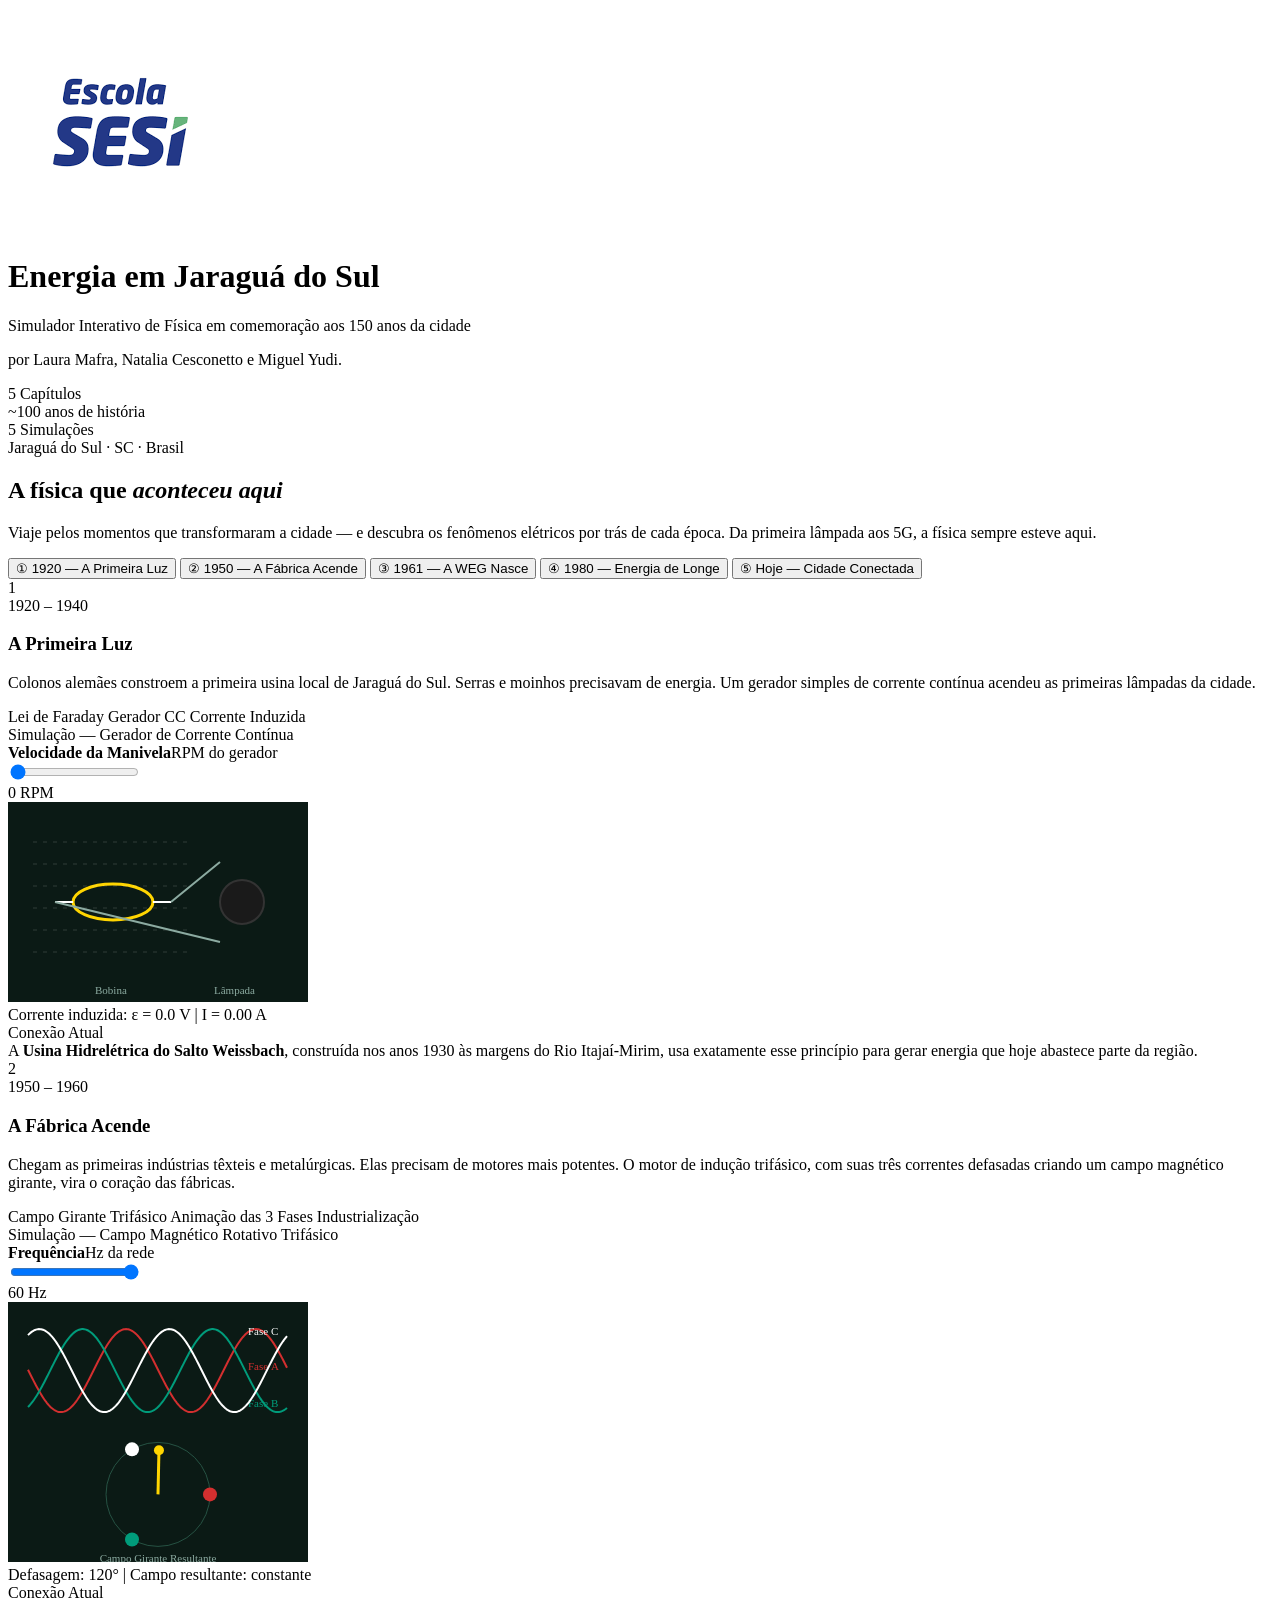
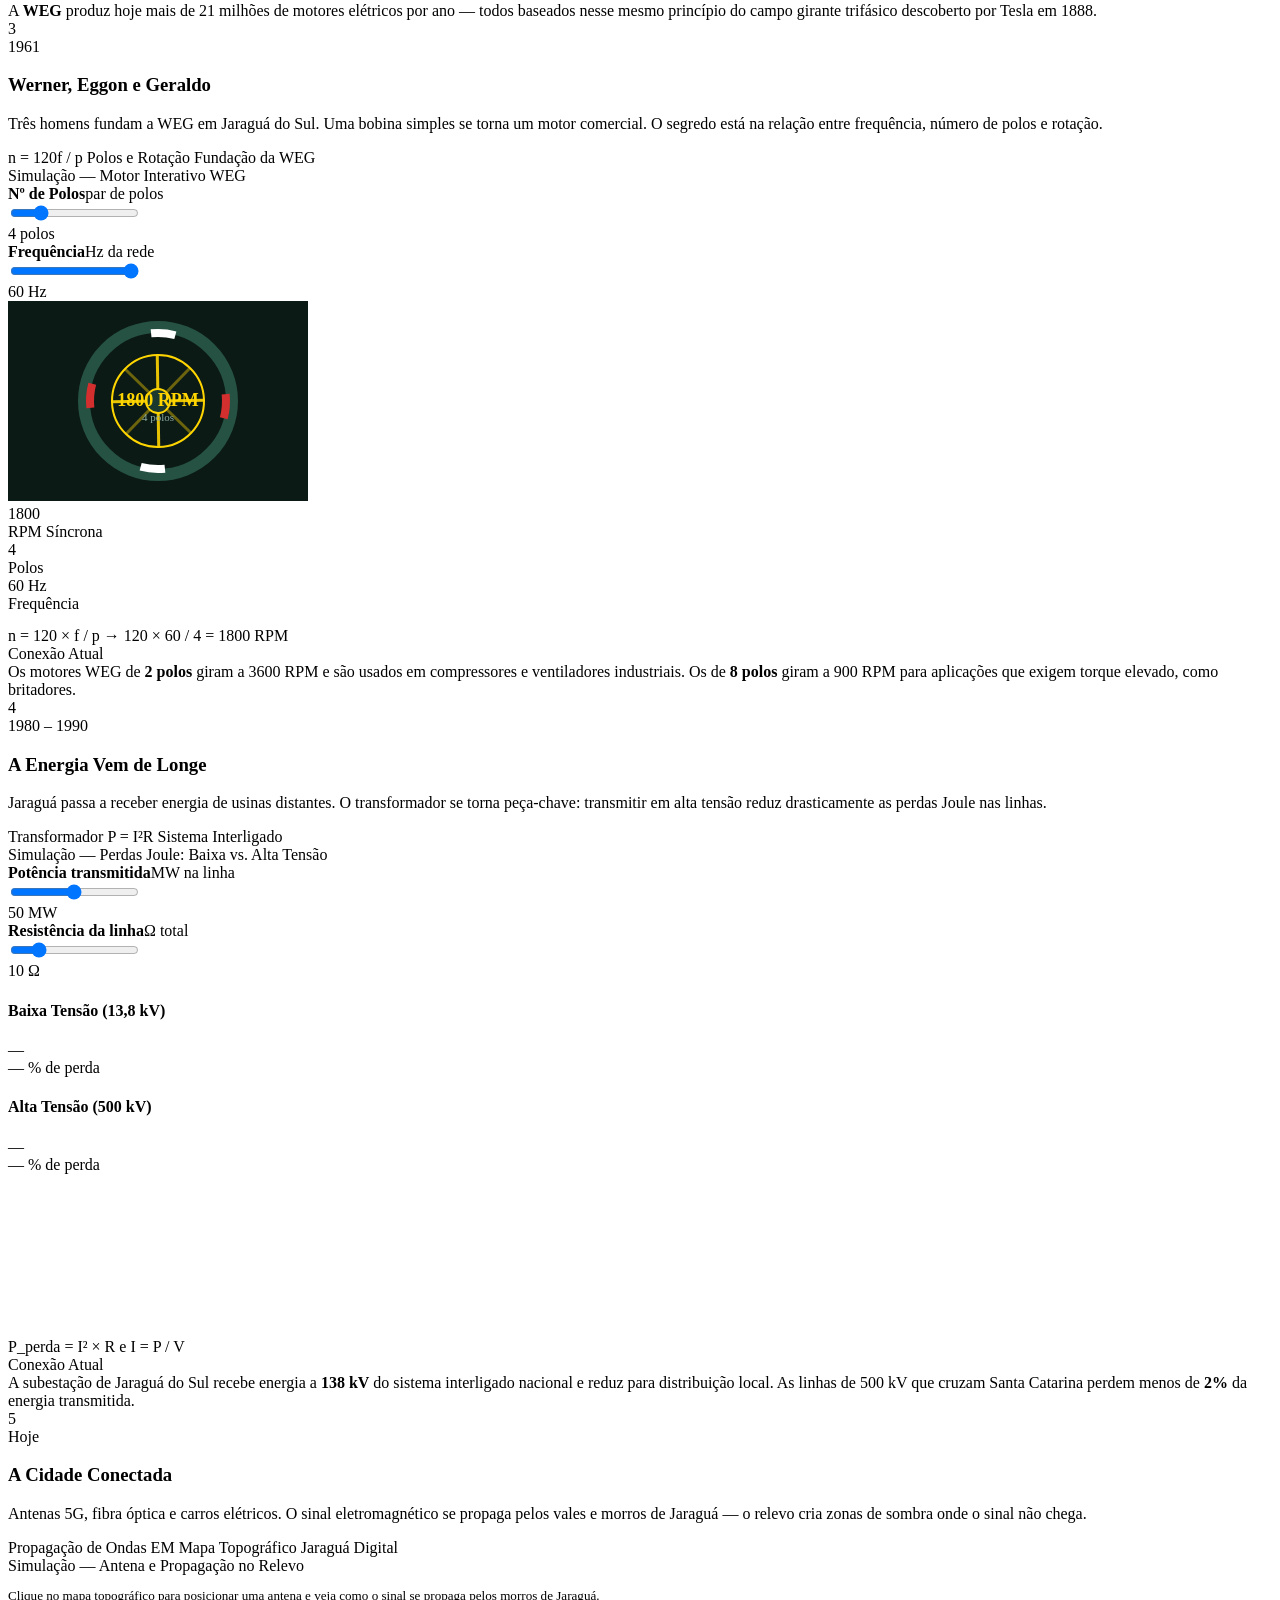
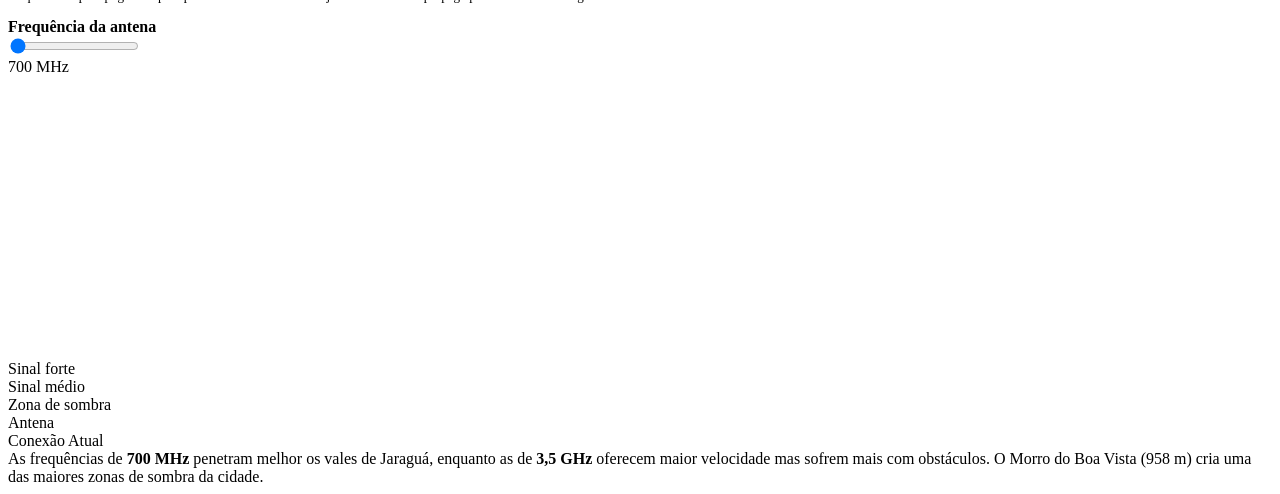
==== commit da951426: "oi" ====
--- a/simulador.html
+++ b/simulador.html
@@ -4,309 +4,17 @@
 <meta charset="UTF-8">
 <meta name="viewport" content="width=device-width, initial-scale=1.0">
 <title>Energia em Jaraguá — Simulador Interativo</title>
-<style>
-  :root {
-    --bg: #0d0f14;
-    --bg2: #13161e;
-    --bg3: #1a1e28;
-    --border: #2a2f3e;
-    --accent: #f5a623;
-    --accent2: #4fc3f7;
-    --green: #69d98c;
-    --red: #ef5350;
-    --text: #e8eaf0;
-    --muted: #7a8099;
-    --card: #161b26;
-  }
-  * { box-sizing: border-box; margin: 0; padding: 0; }
-  body {
-    background: var(--bg);
-    color: var(--text);
-    font-family: 'Segoe UI', system-ui, sans-serif;
-    min-height: 100vh;
-  }
-
-  /* ── HEADER ── */
-  header {
-    background: var(--bg2);
-    border-bottom: 1px solid var(--border);
-    padding: 18px 32px;
-    display: flex;
-    align-items: center;
-    justify-content: space-between;
-    gap: 20px;
-    position: sticky;
-    top: 0;
-    z-index: 100;
-  }
-  .header-left { display: flex; align-items: center; gap: 16px; }
-  .sesi-logo {
-    height: 48px;
-    border-radius: 6px;
-    background: #fff;
-    padding: 4px 8px;
-  }
-  .header-title h1 {
-    font-size: 1.15rem;
-    font-weight: 700;
-    color: var(--accent);
-    letter-spacing: 0.03em;
-  }
-  .header-title p {
-    font-size: 0.78rem;
-    color: var(--muted);
-    margin-top: 2px;
-  }
-  .header-badges {
-    display: flex; gap: 10px; flex-wrap: wrap;
-  }
-  .badge {
-    background: var(--bg3);
-    border: 1px solid var(--border);
-    border-radius: 20px;
-    padding: 4px 12px;
-    font-size: 0.72rem;
-    color: var(--muted);
-  }
-  .badge span { color: var(--accent); font-weight: 700; }
-
-  /* ── HERO ── */
-  .hero {
-    padding: 52px 32px 40px;
-    text-align: center;
-    background: linear-gradient(180deg, #161b28 0%, var(--bg) 100%);
-    border-bottom: 1px solid var(--border);
-  }
-  .hero-eyebrow {
-    font-size: 0.72rem;
-    letter-spacing: 0.18em;
-    text-transform: uppercase;
-    color: var(--accent);
-    margin-bottom: 16px;
-  }
-  .hero h2 {
-    font-size: clamp(1.8rem, 4vw, 3rem);
-    font-weight: 800;
-    line-height: 1.15;
-    max-width: 700px;
-    margin: 0 auto 16px;
-  }
-  .hero h2 em { color: var(--accent); font-style: normal; }
-  .hero p {
-    color: var(--muted);
-    max-width: 560px;
-    margin: 0 auto;
-    line-height: 1.7;
-    font-size: 0.95rem;
-  }
-
-  /* ── TIMELINE NAV ── */
-  .timeline-nav {
-    display: flex;
-    gap: 0;
-    overflow-x: auto;
-    border-bottom: 1px solid var(--border);
-    background: var(--bg2);
-    padding: 0 16px;
-    scrollbar-width: none;
-  }
-  .timeline-nav::-webkit-scrollbar { display: none; }
-  .tnav-btn {
-    flex: 0 0 auto;
-    padding: 14px 20px;
-    background: none;
-    border: none;
-    border-bottom: 3px solid transparent;
-    color: var(--muted);
-    cursor: pointer;
-    font-size: 0.82rem;
-    font-weight: 600;
-    white-space: nowrap;
-    transition: color .2s, border-color .2s;
-  }
-  .tnav-btn:hover { color: var(--text); }
-  .tnav-btn.active { color: var(--accent); border-bottom-color: var(--accent); }
-
-  /* ── CHAPTERS ── */
-  .chapter {
-    display: none;
-    padding: 36px 24px;
-    max-width: 900px;
-    margin: 0 auto;
-  }
-  .chapter.active { display: block; }
-
-  .chapter-header {
-    display: flex;
-    gap: 20px;
-    align-items: flex-start;
-    margin-bottom: 28px;
-  }
-  .chapter-num {
-    width: 48px; height: 48px;
-    border-radius: 50%;
-    background: var(--accent);
-    color: #000;
-    font-size: 1.2rem;
-    font-weight: 800;
-    display: flex; align-items: center; justify-content: center;
-    flex-shrink: 0;
-    margin-top: 4px;
-  }
-  .chapter-meta { flex: 1; }
-  .chapter-era {
-    font-size: 0.72rem;
-    letter-spacing: 0.14em;
-    text-transform: uppercase;
-    color: var(--accent);
-    margin-bottom: 6px;
-  }
-  .chapter-meta h3 { font-size: 1.5rem; font-weight: 800; margin-bottom: 10px; }
-  .chapter-meta p { color: var(--muted); line-height: 1.7; font-size: 0.9rem; }
-
-  .chapter-tags { display: flex; gap: 8px; flex-wrap: wrap; margin-top: 12px; }
-  .tag {
-    padding: 4px 10px; border-radius: 4px;
-    font-size: 0.72rem; font-weight: 600;
-    background: var(--bg3); border: 1px solid var(--border);
-    color: var(--accent2);
-  }
-
-  /* ── SIM CARD ── */
-  .sim-card {
-    background: var(--card);
-    border: 1px solid var(--border);
-    border-radius: 12px;
-    overflow: hidden;
-  }
-  .sim-header {
-    padding: 14px 20px;
-    background: var(--bg3);
-    border-bottom: 1px solid var(--border);
-    display: flex; align-items: center; gap: 10px;
-    font-size: 0.8rem; font-weight: 600;
-    color: var(--muted); text-transform: uppercase; letter-spacing: 0.1em;
-  }
-  .sim-dot {
-    width: 8px; height: 8px; border-radius: 50%;
-    background: var(--green);
-    box-shadow: 0 0 6px var(--green);
-  }
-  .sim-body { padding: 24px; }
-
-  /* ── CONTROLS ── */
-  .control-row {
-    display: flex; align-items: center; gap: 16px; margin-bottom: 18px;
-    flex-wrap: wrap;
-  }
-  .control-label {
-    font-size: 0.82rem; color: var(--muted); min-width: 140px;
-  }
-  .control-label strong { color: var(--text); display: block; }
-  input[type=range] {
-    flex: 1; min-width: 120px;
-    -webkit-appearance: none;
-    height: 6px; border-radius: 3px;
-    background: var(--border);
-    outline: none;
-  }
-  input[type=range]::-webkit-slider-thumb {
-    -webkit-appearance: none;
-    width: 18px; height: 18px; border-radius: 50%;
-    background: var(--accent);
-    cursor: pointer;
-    box-shadow: 0 0 8px rgba(245,166,35,.5);
-  }
-  .val-display {
-    min-width: 70px; text-align: right;
-    font-size: 0.9rem; font-weight: 700; color: var(--accent);
-  }
-
-  /* ── CANVAS ── */
-  canvas {
-    width: 100%; border-radius: 8px;
-    background: #0a0c12;
-    display: block;
-    margin-bottom: 16px;
-  }
-
-  /* ── FORMULA PILL ── */
-  .formula-pill {
-    display: inline-flex; align-items: center; gap: 10px;
-    background: var(--bg3); border: 1px solid var(--border);
-    border-radius: 8px; padding: 10px 18px;
-    font-size: 0.88rem; margin-top: 8px;
-  }
-  .formula-pill .eq { color: var(--accent2); font-weight: 700; font-family: monospace; }
-
-  /* ── CONNECTION BOX ── */
-  .connection-box {
-    margin-top: 22px;
-    padding: 16px 20px;
-    background: rgba(79,195,247,.07);
-    border: 1px solid rgba(79,195,247,.25);
-    border-radius: 8px;
-    font-size: 0.85rem; line-height: 1.7; color: var(--text);
-  }
-  .connection-box .conn-label {
-    font-size: 0.68rem; text-transform: uppercase; letter-spacing: 0.14em;
-    color: var(--accent2); font-weight: 700; margin-bottom: 6px;
-  }
-
-  /* ── CHAPTER 1 specific ── */
-  #lamp-glow { transition: filter .1s, opacity .1s; }
-
-  /* ── CHAPTER 3 motor ── */
-  .motor-readout {
-    display: grid; grid-template-columns: repeat(3,1fr); gap: 12px; margin-top: 16px;
-  }
-  .readout-cell {
-    background: var(--bg3); border: 1px solid var(--border);
-    border-radius: 8px; padding: 12px;
-    text-align: center;
-  }
-  .readout-cell .rv { font-size: 1.4rem; font-weight: 800; color: var(--accent); }
-  .readout-cell .rl { font-size: 0.7rem; color: var(--muted); margin-top: 2px; }
-
-  /* ── CHAPTER 4 comparison ── */
-  .compare-grid {
-    display: grid; grid-template-columns: 1fr 1fr; gap: 16px; margin-bottom: 16px;
-  }
-  .compare-card {
-    background: var(--bg3); border: 1px solid var(--border);
-    border-radius: 10px; padding: 16px; text-align: center;
-  }
-  .compare-card h4 { font-size: 0.82rem; color: var(--muted); margin-bottom: 8px; }
-  .compare-card .big { font-size: 1.6rem; font-weight: 800; }
-  .compare-card .big.bad { color: var(--red); }
-  .compare-card .big.good { color: var(--green); }
-  .compare-card .sub { font-size: 0.75rem; color: var(--muted); margin-top: 4px; }
-
-  /* ── CHAPTER 5 antenna ── */
-  #antennaCanvas { cursor: crosshair; }
-  .signal-legend {
-    display: flex; gap: 16px; flex-wrap: wrap; margin-top: 10px;
-  }
-  .leg-item { display: flex; align-items: center; gap: 6px; font-size: 0.78rem; color: var(--muted); }
-  .leg-dot { width: 12px; height: 12px; border-radius: 50%; }
-
-  @media (max-width: 600px) {
-    header { padding: 12px 16px; flex-direction: column; align-items: flex-start; }
-    .hero { padding: 36px 16px 28px; }
-    .chapter { padding: 24px 14px; }
-    .compare-grid { grid-template-columns: 1fr; }
-    .motor-readout { grid-template-columns: 1fr 1fr; }
-  }
-</style>
+<link rel="stylesheet" href="styles.css">
 </head>
 <body>
 
 <header>
   <div class="header-left">
-    <img class="sesi-logo" src="[data-uri]" alt="Escola SESI">
+    <img class="sesi-logo" src="logo.png" >
     <div class="header-title">
-      <h1>Energia em Jaraguá</h1>
-      <p>Simulador Interativo de Física</p>
+      <h1>Energia em Jaraguá do Sul</h1>
+      <p>Simulador Interativo de Física em comemoração aos 150 anos da cidade </p>
+      <p>por Laura Mafra, Natalia Cesconetto e Miguel Yudi.</p>
     </div>
   </div>
   <div class="header-badges">
@@ -330,7 +38,6 @@
   <button class="tnav-btn" onclick="showChapter(4)">⑤ Hoje — Cidade Conectada</button>
 </nav>
 
-<!-- ════════════════════════════════ CAP 1 ════════════════════════════════ -->
 <section class="chapter active" id="ch0">
   <div class="chapter-header">
     <div class="chapter-num">1</div>
@@ -368,7 +75,6 @@
   </div>
 </section>
 
-<!-- ════════════════════════════════ CAP 2 ════════════════════════════════ -->
 <section class="chapter" id="ch1">
   <div class="chapter-header">
     <div class="chapter-num">2</div>
@@ -407,7 +113,6 @@
   </div>
 </section>
 
-<!-- ════════════════════════════════ CAP 3 ════════════════════════════════ -->
 <section class="chapter" id="ch2">
   <div class="chapter-header">
     <div class="chapter-num">3</div>
@@ -454,7 +159,6 @@
   </div>
 </section>
 
-<!-- ════════════════════════════════ CAP 4 ════════════════════════════════ -->
 <section class="chapter" id="ch3">
   <div class="chapter-header">
     <div class="chapter-num">4</div>
@@ -508,7 +212,6 @@
   </div>
 </section>
 
-<!-- ════════════════════════════════ CAP 5 ════════════════════════════════ -->
 <section class="chapter" id="ch4">
   <div class="chapter-header">
     <div class="chapter-num">5</div>
@@ -534,10 +237,10 @@
       </div>
       <canvas id="antennaCanvas" height="280" onclick="placeAntenna(event)"></canvas>
       <div class="signal-legend">
-        <div class="leg-item"><div class="leg-dot" style="background:#69d98c"></div>Sinal forte</div>
-        <div class="leg-item"><div class="leg-dot" style="background:#f5a623"></div>Sinal médio</div>
-        <div class="leg-item"><div class="leg-dot" style="background:#ef5350"></div>Zona de sombra</div>
-        <div class="leg-item"><div class="leg-dot" style="background:#4fc3f7"></div>Antena</div>
+        <div class="leg-item"><div class="leg-dot" style="background:var(--green)"></div>Sinal forte</div>
+        <div class="leg-item"><div class="leg-dot" style="background:var(--accent)"></div>Sinal médio</div>
+        <div class="leg-item"><div class="leg-dot" style="background:var(--red)"></div>Zona de sombra</div>
+        <div class="leg-item"><div class="leg-dot" style="background:var(--accent2)"></div>Antena</div>
       </div>
       <div class="connection-box">
         <div class="conn-label">Conexão Atual</div>
@@ -547,555 +250,6 @@
   </div>
 </section>
 
-<script>
-// ══════════════════════════════════════════════════
-//  NAVIGATION
-// ══════════════════════════════════════════════════
-const btns = document.querySelectorAll('.tnav-btn');
-function showChapter(i) {
-  document.querySelectorAll('.chapter').forEach((c,j)=>{
-    c.classList.toggle('active', i===j);
-  });
-  btns.forEach((b,j)=>b.classList.toggle('active', i===j));
-  if(i===0) drawFaraday();
-  if(i===1) start3phase();
-  if(i===2) startMotor();
-  if(i===3) { updateJoule(); drawJouleBar(); }
-  if(i===4) drawAntenna();
-}
-
-// ══════════════════════════════════════════════════
-//  CAP 1 — FARADAY GENERATOR
-// ══════════════════════════════════════════════════
-let animId1;
-function updateFaraday() {
-  const rpm = +document.getElementById('rpm1').value;
-  document.getElementById('rpm1v').textContent = rpm + ' RPM';
-  const emf = (rpm / 3000) * 220;
-  const cur = emf / 100;
-  document.getElementById('emf_val').textContent = 'ε = ' + emf.toFixed(1) + ' V';
-  document.getElementById('cur_val').textContent = 'I = ' + cur.toFixed(2) + ' A';
-  if(animId1) cancelAnimationFrame(animId1);
-  drawFaraday();
-}
-
-let t1 = 0;
-function drawFaraday() {
-  const canvas = document.getElementById('c1');
-  const ctx = canvas.getContext('2d');
-  canvas.width = canvas.offsetWidth || 600;
-  const W = canvas.width, H = canvas.height;
-  const rpm = +document.getElementById('rpm1').value;
-  const speed = rpm / 3000;
-  ctx.clearRect(0,0,W,H);
-  ctx.fillStyle = '#0a0c12';
-  ctx.fillRect(0,0,W,H);
-
-  // Draw coil
-  const cx = W * 0.35, cy = H * 0.5;
-  const angle = t1 * speed * 0.08;
-  ctx.save();
-  ctx.translate(cx, cy);
-  ctx.rotate(angle);
-  ctx.strokeStyle = '#f5a623';
-  ctx.lineWidth = 3;
-  ctx.beginPath();
-  ctx.ellipse(0, 0, 40, 18, 0, 0, Math.PI*2);
-  ctx.stroke();
-  ctx.strokeStyle = '#4fc3f7';
-  ctx.lineWidth = 2;
-  for(let i=-1;i<=1;i+=2){
-    ctx.beginPath();
-    ctx.moveTo(i*40, 0);
-    ctx.lineTo(i*58, 0);
-    ctx.stroke();
-  }
-  ctx.restore();
-
-  // Field lines
-  for(let y = H*0.2; y < H*0.85; y += 22) {
-    const alpha = 0.15 + speed * 0.4;
-    ctx.strokeStyle = `rgba(79,195,247,${alpha})`;
-    ctx.lineWidth = 1;
-    ctx.setLineDash([4,6]);
-    ctx.beginPath();
-    ctx.moveTo(cx - 80, y);
-    ctx.lineTo(cx + 80, y);
-    ctx.stroke();
-    ctx.setLineDash([]);
-    if(speed > 0.1) {
-      const ax = cx + 60;
-      ctx.fillStyle = `rgba(79,195,247,${alpha})`;
-      ctx.beginPath();
-      ctx.moveTo(ax, y); ctx.lineTo(ax-6, y-4); ctx.lineTo(ax-6, y+4);
-      ctx.fill();
-    }
-  }
-
-  // Wire + lamp
-  const lx = W * 0.78, ly = H * 0.5;
-  ctx.strokeStyle = '#555';
-  ctx.lineWidth = 2;
-  ctx.beginPath();
-  ctx.moveTo(cx+58, cy); ctx.lineTo(lx-22, cy-40);
-  ctx.moveTo(cx-58, cy); ctx.lineTo(lx-22, cy+40);
-  ctx.stroke();
-
-  // Lamp bulb
-  const brightness = speed;
-  const r = 22;
-  const grd = ctx.createRadialGradient(lx,ly,0,lx,ly,r*2);
-  if(brightness > 0.01) {
-    grd.addColorStop(0, `rgba(255,240,140,${brightness})`);
-    grd.addColorStop(0.4, `rgba(255,200,50,${brightness*0.7})`);
-    grd.addColorStop(1, 'rgba(0,0,0,0)');
-    ctx.fillStyle = grd;
-    ctx.beginPath();
-    ctx.arc(lx, ly, r*2.5, 0, Math.PI*2);
-    ctx.fill();
-  }
-  ctx.strokeStyle = brightness > 0.1 ? `rgba(255,220,80,${0.4+brightness*0.6})` : '#333';
-  ctx.lineWidth = 2;
-  ctx.fillStyle = brightness > 0.1 ? `rgba(255,240,160,${brightness})` : '#1a1a1a';
-  ctx.beginPath();
-  ctx.arc(lx, ly, r, 0, Math.PI*2);
-  ctx.fill(); ctx.stroke();
-
-  // Labels
-  ctx.fillStyle = '#7a8099';
-  ctx.font = '11px Segoe UI';
-  ctx.fillText('Bobina', cx-18, H-8);
-  ctx.fillText('Lâmpada', lx-28, H-8);
-
-  t1++;
-  if(rpm > 0) animId1 = requestAnimationFrame(drawFaraday);
-}
-updateFaraday();
-
-// ══════════════════════════════════════════════════
-//  CAP 2 — 3-PHASE FIELD
-// ══════════════════════════════════════════════════
-let t2 = 0, anim2;
-function update3phase() {
-  const f = +document.getElementById('freq2').value;
-  document.getElementById('freq2v').textContent = f + ' Hz';
-}
-function start3phase() {
-  if(anim2) cancelAnimationFrame(anim2);
-  draw3phase();
-}
-function draw3phase() {
-  const canvas = document.getElementById('c2');
-  const ctx = canvas.getContext('2d');
-  canvas.width = canvas.offsetWidth || 600;
-  const W = canvas.width, H = canvas.height;
-  const f = +document.getElementById('freq2').value;
-  ctx.clearRect(0,0,W,H);
-  ctx.fillStyle = '#0a0c12';
-  ctx.fillRect(0,0,W,H);
-
-  const graphH = H * 0.42;
-  const graphY = 14;
-  const graphW = W - 40;
-  const colors = ['#ef5350','#69d98c','#4fc3f7'];
-  const labels = ['Fase A','Fase B','Fase C'];
-  const speed = f / 60 * 0.04;
-
-  // Draw waveforms
-  for(let ph=0; ph<3; ph++) {
-    ctx.strokeStyle = colors[ph];
-    ctx.lineWidth = 2;
-    ctx.beginPath();
-    for(let x=0; x<graphW; x++) {
-      const angle = (x / graphW) * Math.PI * 4 + t2 * speed + ph * (2*Math.PI/3);
-      const y = graphY + graphH/2 - Math.sin(angle) * graphH * 0.38;
-      if(x===0) ctx.moveTo(x+20, y); else ctx.lineTo(x+20, y);
-    }
-    ctx.stroke();
-    ctx.fillStyle = colors[ph];
-    ctx.font = '11px Segoe UI';
-    ctx.fillText(labels[ph], W-60, graphY + graphH/2 - Math.sin(t2*speed + ph*(2*Math.PI/3)) * graphH*0.38);
-  }
-
-  // Rotating field vector circle
-  const cx2 = W/2, cy2 = H*0.74, R = 52;
-  ctx.strokeStyle = '#2a2f3e';
-  ctx.lineWidth = 1;
-  ctx.beginPath();
-  ctx.arc(cx2, cy2, R, 0, Math.PI*2);
-  ctx.stroke();
-
-  // 3 stator poles
-  for(let i=0; i<3; i++) {
-    const a = (i/3)*Math.PI*2;
-    const px = cx2 + Math.cos(a)*R, py = cy2 + Math.sin(a)*R;
-    ctx.fillStyle = colors[i];
-    ctx.beginPath();
-    ctx.arc(px, py, 7, 0, Math.PI*2);
-    ctx.fill();
-  }
-
-  // Resultant field vector
-  let fx=0, fy=0;
-  for(let i=0; i<3; i++) {
-    const phaseAngle = t2 * speed + i*(2*Math.PI/3);
-    const fieldAngle = (i/3)*Math.PI*2;
-    fx += Math.sin(phaseAngle)*Math.cos(fieldAngle);
-    fy += Math.sin(phaseAngle)*Math.sin(fieldAngle);
-  }
-  const mag = Math.sqrt(fx*fx+fy*fy);
-  if(mag>0.01) {
-    const vx = (fx/mag)*R*0.85, vy = (fy/mag)*R*0.85;
-    ctx.strokeStyle = '#f5a623';
-    ctx.lineWidth = 3;
-    ctx.beginPath();
-    ctx.moveTo(cx2,cy2);
-    ctx.lineTo(cx2+vx, cy2+vy);
-    ctx.stroke();
-    ctx.fillStyle = '#f5a623';
-    ctx.beginPath();
-    ctx.arc(cx2+vx, cy2+vy, 5, 0, Math.PI*2);
-    ctx.fill();
-  }
-
-  ctx.fillStyle = '#7a8099';
-  ctx.font = '11px Segoe UI';
-  ctx.textAlign = 'center';
-  ctx.fillText('Campo Girante Resultante', cx2, cy2+R+16);
-  ctx.textAlign = 'left';
-
-  t2++;
-  anim2 = requestAnimationFrame(draw3phase);
-}
-start3phase();
-
-// ══════════════════════════════════════════════════
-//  CAP 3 — MOTOR WEG
-// ══════════════════════════════════════════════════
-let t3=0, anim3;
-function updateMotor() {
-  const p = +document.getElementById('poles3').value;
-  const f = +document.getElementById('freq3').value;
-  const n = Math.round(120*f/p);
-  document.getElementById('poles3v').textContent = p + ' polos';
-  document.getElementById('freq3v').textContent = f + ' Hz';
-  document.getElementById('m_rpm').textContent = n;
-  document.getElementById('m_polos').textContent = p;
-  document.getElementById('m_freq').textContent = f + ' Hz';
-  document.getElementById('m_calc').textContent = `120 × ${f} / ${p} = ${n} RPM`;
-}
-function startMotor() {
-  if(anim3) cancelAnimationFrame(anim3);
-  drawMotor();
-}
-function drawMotor() {
-  const canvas = document.getElementById('c3');
-  const ctx = canvas.getContext('2d');
-  canvas.width = canvas.offsetWidth || 600;
-  const W = canvas.width, H = canvas.height;
-  const poles = +document.getElementById('poles3').value;
-  const freq = +document.getElementById('freq3').value;
-  const n = 120*freq/poles;
-  const speed = n / 3600 * 0.06;
-  ctx.clearRect(0,0,W,H);
-  ctx.fillStyle = '#0a0c12';
-  ctx.fillRect(0,0,W,H);
-
-  const cx = W/2, cy = H/2, R = Math.min(W,H)*0.34;
-
-  // Stator
-  ctx.strokeStyle = '#2a2f3e';
-  ctx.lineWidth = 12;
-  ctx.beginPath();
-  ctx.arc(cx, cy, R+6, 0, Math.PI*2);
-  ctx.stroke();
-
-  // Poles on stator
-  for(let i=0; i<poles; i++) {
-    const a = (i/poles)*Math.PI*2 + t3*0.001;
-    const r1 = R-4, r2 = R+4;
-    const col = i%2===0 ? '#ef5350' : '#4fc3f7';
-    ctx.strokeStyle = col;
-    ctx.lineWidth = 8;
-    ctx.beginPath();
-    ctx.arc(cx, cy, R, a-0.18, a+0.18);
-    ctx.stroke();
-  }
-
-  // Rotor
-  ctx.save();
-  ctx.translate(cx, cy);
-  ctx.rotate(t3 * speed);
-  for(let i=0; i<8; i++) {
-    const a = (i/8)*Math.PI*2;
-    ctx.strokeStyle = `rgba(245,166,35,${0.4+0.5*(i%2)})`;
-    ctx.lineWidth = 3;
-    ctx.beginPath();
-    ctx.moveTo(0,0);
-    ctx.lineTo(Math.cos(a)*(R-22), Math.sin(a)*(R-22));
-    ctx.stroke();
-  }
-  ctx.strokeStyle = '#f5a623';
-  ctx.lineWidth = 2;
-  ctx.beginPath();
-  ctx.arc(0,0,R-22,0,Math.PI*2);
-  ctx.stroke();
-  ctx.fillStyle = '#1a1e28';
-  ctx.beginPath();
-  ctx.arc(0,0,12,0,Math.PI*2);
-  ctx.fill();
-  ctx.strokeStyle = '#f5a623';
-  ctx.lineWidth = 2;
-  ctx.beginPath();
-  ctx.arc(0,0,12,0,Math.PI*2);
-  ctx.stroke();
-  ctx.restore();
-
-  // RPM label
-  ctx.fillStyle = '#f5a623';
-  ctx.font = `bold ${Math.min(20,14+poles)}px Segoe UI`;
-  ctx.textAlign = 'center';
-  ctx.fillText(Math.round(n)+' RPM', cx, cy+5);
-  ctx.font = '11px Segoe UI';
-  ctx.fillStyle = '#7a8099';
-  ctx.fillText(poles+' polos', cx, cy+20);
-  ctx.textAlign = 'left';
-
-  t3++;
-  anim3 = requestAnimationFrame(drawMotor);
-}
-startMotor();
-
-// ══════════════════════════════════════════════════
-//  CAP 4 — JOULE LOSSES
-// ══════════════════════════════════════════════════
-function updateJoule() {
-  const P = +document.getElementById('pow4').value * 1e6;
-  const R = +document.getElementById('res4').value;
-  document.getElementById('pow4v').textContent = (P/1e6).toFixed(0) + ' MW';
-  document.getElementById('res4v').textContent = R + ' Ω';
-
-  const Vlow = 13800, Vhigh = 500000;
-  const Ilow = P/Vlow, Ihigh = P/Vhigh;
-  const lossLow = Ilow*Ilow*R, lossHigh = Ihigh*Ihigh*R;
-  const pctLow = (lossLow/P*100), pctHigh = (lossHigh/P*100);
-
-  document.getElementById('loss_low').textContent = (lossLow/1e6).toFixed(1)+' MW';
-  document.getElementById('loss_high').textContent = (lossHigh/1e3).toFixed(1)+' kW';
-  document.getElementById('loss_low_pct').textContent = pctLow.toFixed(1)+'% de perda';
-  document.getElementById('loss_high_pct').textContent = pctHigh.toFixed(3)+'% de perda';
-  drawJouleBar(lossLow, lossHigh, P);
-}
-function drawJouleBar(lossLow, lossHigh, P) {
-  const canvas = document.getElementById('c4');
-  const ctx = canvas.getContext('2d');
-  canvas.width = canvas.offsetWidth || 600;
-  const W = canvas.width, H = canvas.height;
-  if(!lossLow) {
-    const pwr = +document.getElementById('pow4').value * 1e6;
-    const R = +document.getElementById('res4').value;
-    const il = pwr/13800, ih = pwr/500000;
-    lossLow = il*il*R; lossHigh = ih*ih*R; P=pwr;
-  }
-  ctx.clearRect(0,0,W,H);
-  ctx.fillStyle = '#0a0c12';
-  ctx.fillRect(0,0,W,H);
-
-  const max = Math.max(lossLow, P);
-  const bw = (W-80)/2, bh = H-50, bx1=40, bx2=40+bw+20, by=10;
-
-  [[bx1, lossLow,'#ef5350','Baixa Tensão\n13,8 kV'],[bx2,lossHigh,'#69d98c','Alta Tensão\n500 kV']].forEach(([bx,loss,col,label])=>{
-    const barH = Math.min((loss/max)*bh, bh);
-    ctx.fillStyle = '#1a1e28';
-    ctx.fillRect(bx, by, bw, bh);
-    ctx.fillStyle = col;
-    ctx.fillRect(bx, by+bh-barH, bw, barH);
-    ctx.fillStyle = col;
-    ctx.font = 'bold 12px Segoe UI';
-    ctx.textAlign = 'center';
-    const pct = loss/P*100;
-    ctx.fillText(pct < 1 ? pct.toFixed(3)+'%' : pct.toFixed(1)+'%', bx+bw/2, by+bh-barH-6);
-    ctx.fillStyle = '#7a8099';
-    ctx.font = '11px Segoe UI';
-    label.split('\n').forEach((line,i)=>ctx.fillText(line, bx+bw/2, by+bh+14+i*13));
-  });
-  ctx.textAlign = 'left';
-}
-updateJoule();
-
-// ══════════════════════════════════════════════════
-//  CAP 5 — ANTENNA PROPAGATION
-// ══════════════════════════════════════════════════
-let antennaPos = null;
-const TERRAIN = [];
-function buildTerrain(W) {
-  const pts = [];
-  const hills = [
-    {x:0.15, h:0.55, w:0.12},
-    {x:0.35, h:0.75, w:0.1},
-    {x:0.55, h:0.45, w:0.15},
-    {x:0.72, h:0.82, w:0.09},
-    {x:0.88, h:0.52, w:0.12}
-  ];
-  for(let x=0; x<W; x++) {
-    let h = 0.25;
-    hills.forEach(({x:hx,h:hh,w:hw})=>{
-      const d = (x/W - hx)/hw;
-      h += hh * Math.exp(-d*d*2);
-    });
-    pts.push(Math.min(h, 0.92));
-  }
-  return pts;
-}
-
-function updateAntenna() {
-  const f = +document.getElementById('freq5').value;
-  document.getElementById('freq5v').textContent = f + ' MHz';
-  drawAntenna();
-}
-
-function placeAntenna(e) {
-  const canvas = document.getElementById('antennaCanvas');
-  const rect = canvas.getBoundingClientRect();
-  const scaleX = canvas.width / rect.width;
-  const scaleY = canvas.height / rect.height;
-  antennaPos = {
-    x: (e.clientX - rect.left) * scaleX,
-    y: (e.clientY - rect.top) * scaleY
-  };
-  drawAntenna();
-}
-
-function drawAntenna() {
-  const canvas = document.getElementById('antennaCanvas');
-  const ctx = canvas.getContext('2d');
-  canvas.width = canvas.offsetWidth || 600;
-  const W = canvas.width, H = canvas.height;
-  const terrain = buildTerrain(W);
-  const freq = +document.getElementById('freq5').value;
-
-  ctx.clearRect(0,0,W,H);
-
-  // Sky gradient
-  const sky = ctx.createLinearGradient(0,0,0,H);
-  sky.addColorStop(0,'#0d1220');
-  sky.addColorStop(1,'#1a2030');
-  ctx.fillStyle = sky;
-  ctx.fillRect(0,0,W,H);
-
-  // Draw terrain
-  ctx.beginPath();
-  ctx.moveTo(0, H);
-  for(let x=0; x<W; x++) {
-    ctx.lineTo(x, H - terrain[x] * H * 0.65);
-  }
-  ctx.lineTo(W, H);
-  ctx.closePath();
-  const tGrad = ctx.createLinearGradient(0,0,0,H);
-  tGrad.addColorStop(0,'#2d4a2a');
-  tGrad.addColorStop(0.5,'#1e3320');
-  tGrad.addColorStop(1,'#0f1a10');
-  ctx.fillStyle = tGrad;
-  ctx.fill();
-
-  // Signal propagation
-  if(antennaPos) {
-    const ax = antennaPos.x, ay = antennaPos.y;
-    const groundAtAntenna = H - terrain[Math.floor(ax)] * H * 0.65;
-    const antH = groundAtAntenna - ay;
-
-    // Propagation simulation
-    const signalMap = new Float32Array(W);
-    const penetration = freq <= 1000 ? 0.85 : freq <= 2500 ? 0.6 : 0.35;
-
-    for(let x=0; x<W; x++) {
-      const dist = Math.abs(x - ax);
-      const terrainY = H - terrain[x] * H * 0.65;
-      let blocked = false;
-      const steps = Math.abs(x - ax);
-      if(steps > 0) {
-        for(let s=1; s<steps; s++) {
-          const ix = Math.floor(ax + (x-ax)*s/steps);
-          if(ix<0||ix>=W) continue;
-          const ity = H - terrain[ix]*H*0.65;
-          const expectedY = ay + (terrainY-ay)*s/steps;
-          if(ity < expectedY - 5) { blocked = true; break; }
-        }
-      }
-      const distFactor = Math.max(0, 1 - dist/(W*0.7));
-      signalMap[x] = blocked ? distFactor * penetration * 0.3 : distFactor;
-    }
-
-    // Draw signal overlay
-    for(let x=0; x<W; x++) {
-      const s = signalMap[x];
-      if(s < 0.05) continue;
-      const terrainY = H - terrain[x]*H*0.65;
-      const col = s > 0.6 ? `rgba(105,217,140,${s*0.3})` :
-                  s > 0.3 ? `rgba(245,166,35,${s*0.35})` :
-                             `rgba(239,83,80,${s*0.4})`;
-      ctx.fillStyle = col;
-      ctx.fillRect(x, 0, 1, terrainY);
-    }
-
-    // Antenna tower
-    const tY = H - terrain[Math.floor(ax)]*H*0.65;
-    ctx.strokeStyle = '#4fc3f7';
-    ctx.lineWidth = 3;
-    ctx.beginPath();
-    ctx.moveTo(ax, tY);
-    ctx.lineTo(ax, ay);
-    ctx.stroke();
-
-    // Signal rings
-    const numRings = 5;
-    for(let r=1; r<=numRings; r++) {
-      const radius = r * W * 0.12;
-      ctx.strokeStyle = `rgba(79,195,247,${0.15 - r*0.025})`;
-      ctx.lineWidth = 1;
-      ctx.setLineDash([4,8]);
-      ctx.beginPath();
-      ctx.arc(ax, ay, radius, 0, Math.PI*2);
-      ctx.stroke();
-      ctx.setLineDash([]);
-    }
-
-    ctx.fillStyle = '#4fc3f7';
-    ctx.beginPath();
-    ctx.arc(ax, ay, 6, 0, Math.PI*2);
-    ctx.fill();
-
-    // Frequency label
-    ctx.fillStyle = '#4fc3f7';
-    ctx.font = 'bold 11px Segoe UI';
-    ctx.fillText(freq+' MHz', ax+10, ay-8);
-  } else {
-    ctx.fillStyle = 'rgba(79,195,247,0.5)';
-    ctx.font = '13px Segoe UI';
-    ctx.textAlign = 'center';
-    ctx.fillText('Clique para posicionar a antena', W/2, H/2);
-    ctx.textAlign = 'left';
-  }
-
-  // City labels
-  const cityLabels = [
-    {x:0.15, label:'Nereu Ramos'},
-    {x:0.35, label:'Morro do Boa Vista'},
-    {x:0.55, label:'Centro'},
-    {x:0.72, label:'Serra Azul'},
-    {x:0.88, label:'Amizade'}
-  ];
-  ctx.fillStyle = 'rgba(255,255,255,0.45)';
-  ctx.font = '10px Segoe UI';
-  cityLabels.forEach(({x,label})=>{
-    const px = x*W;
-    const py = H - terrain[Math.floor(px)]*H*0.65 - 6;
-    ctx.textAlign = 'center';
-    ctx.fillText(label, px, py);
-  });
-  ctx.textAlign = 'left';
-}
-drawAntenna();
-</script>
+<script src="script.js"></script>
 </body>
 </html>
